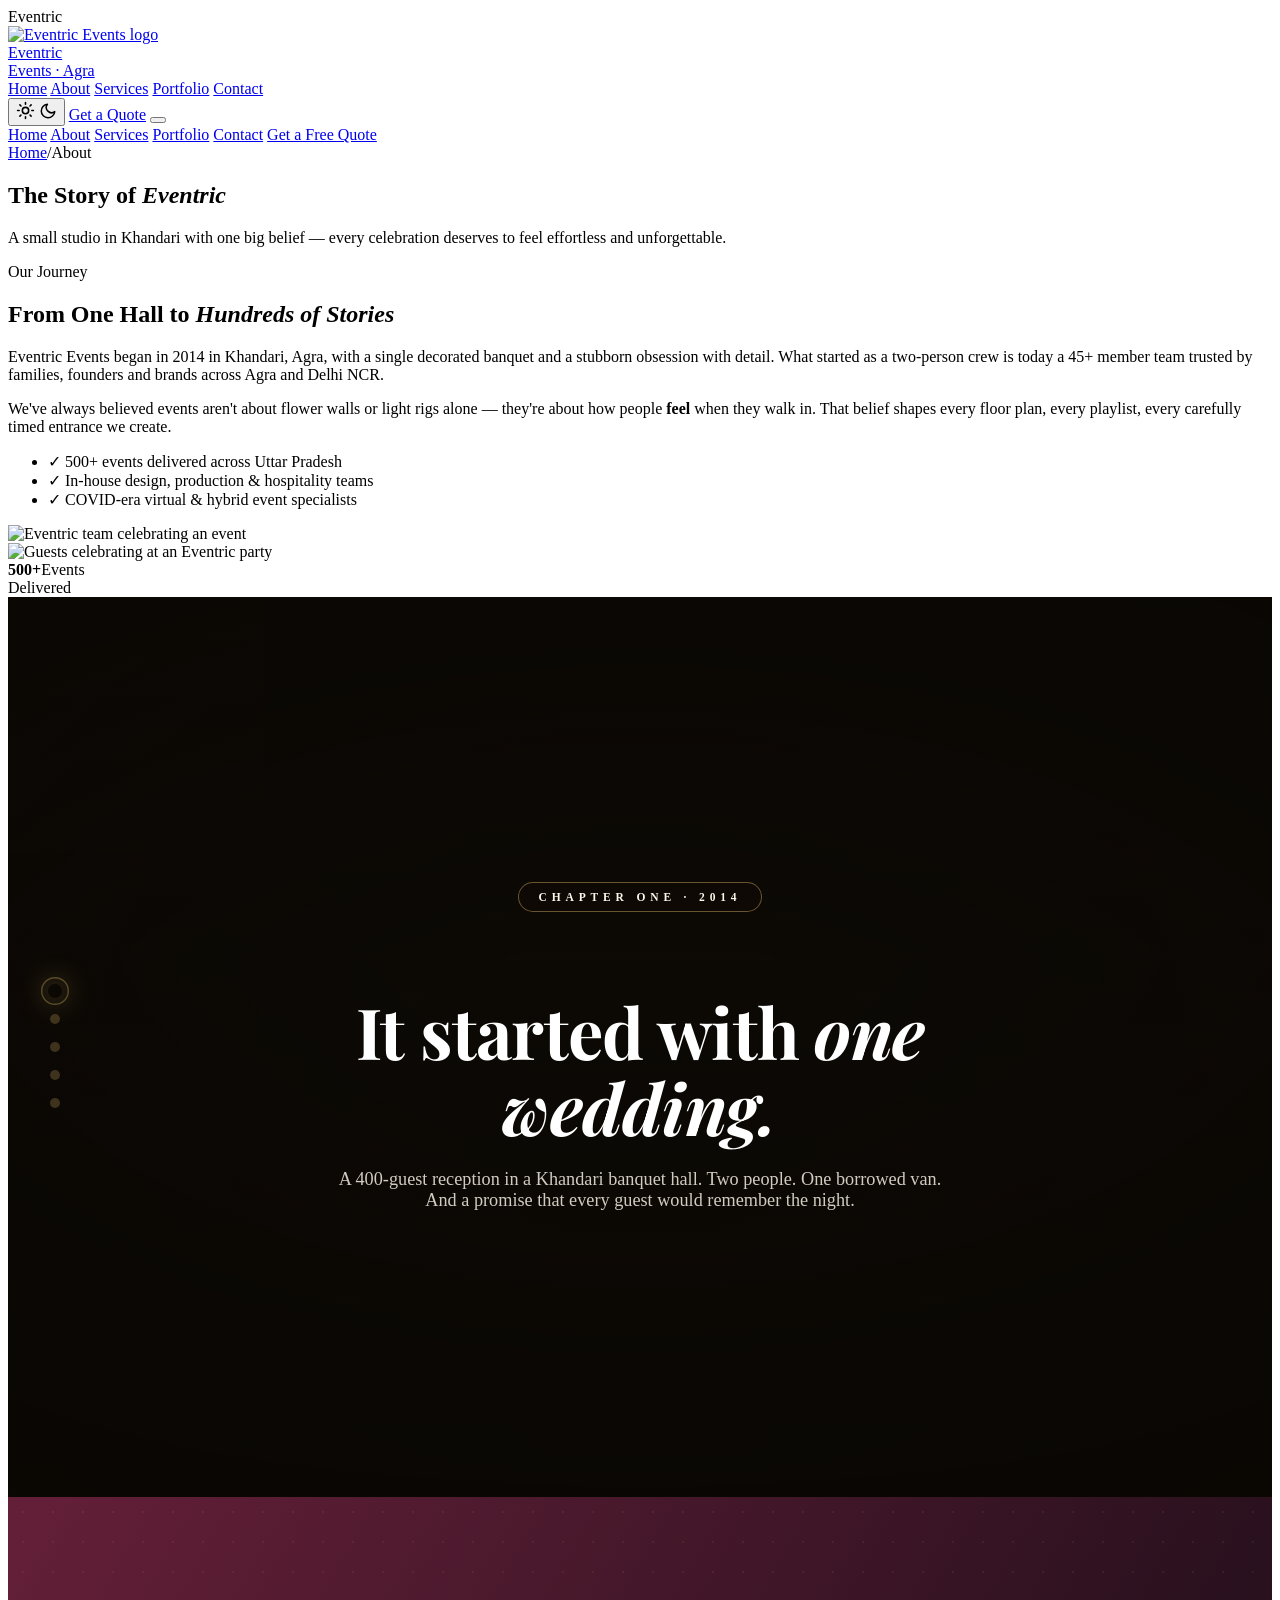
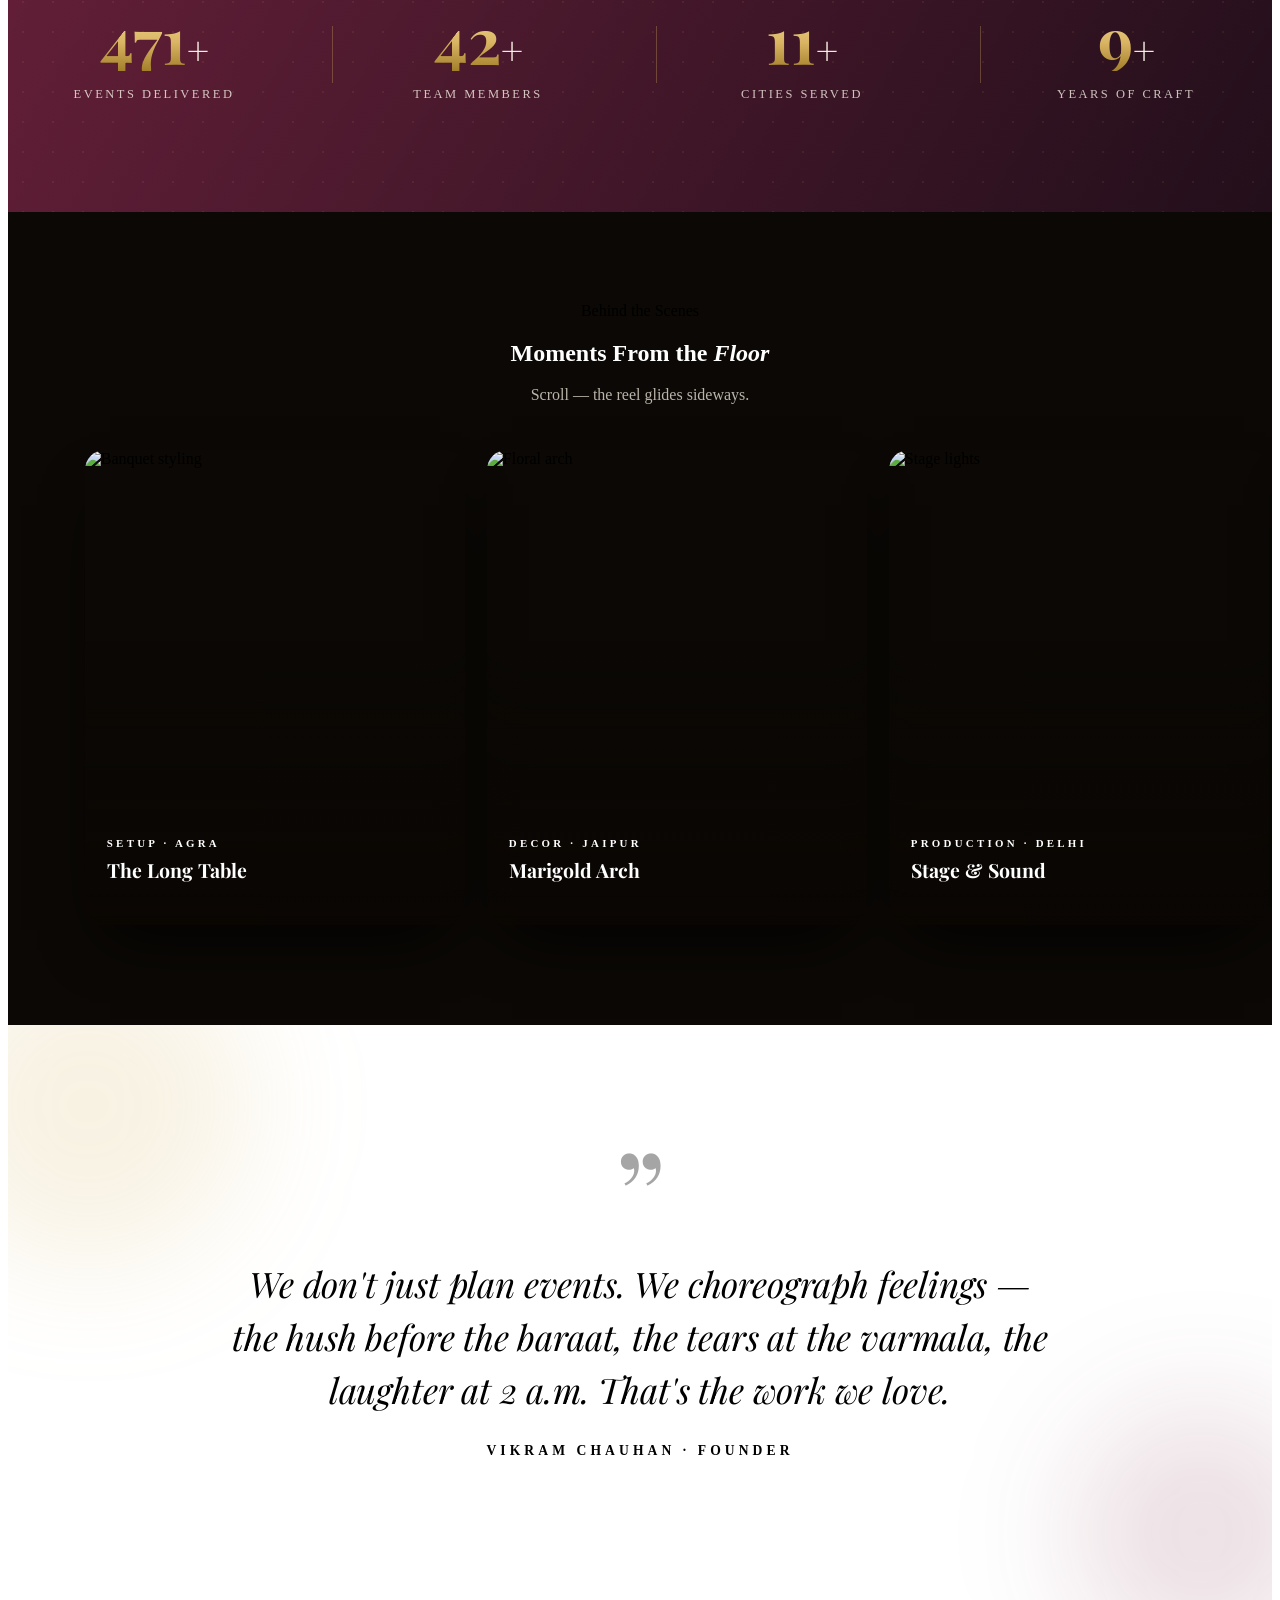
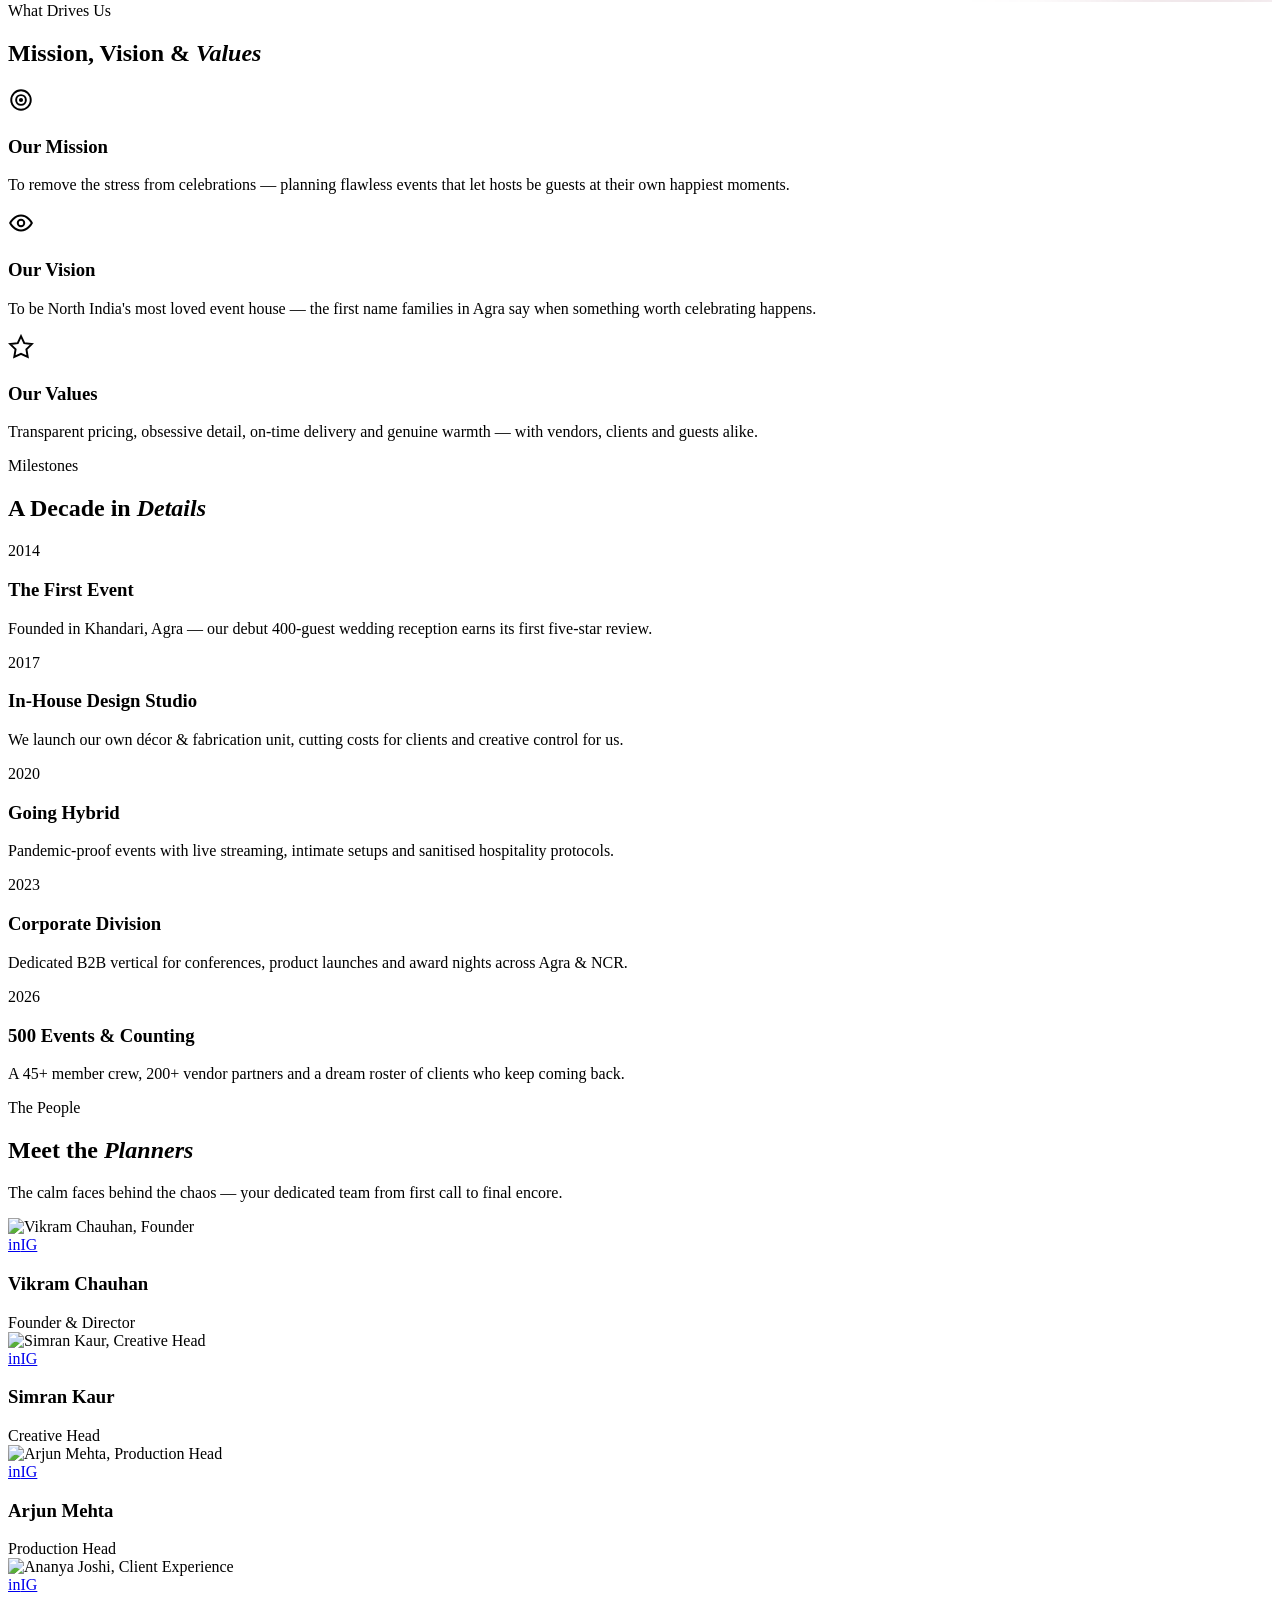
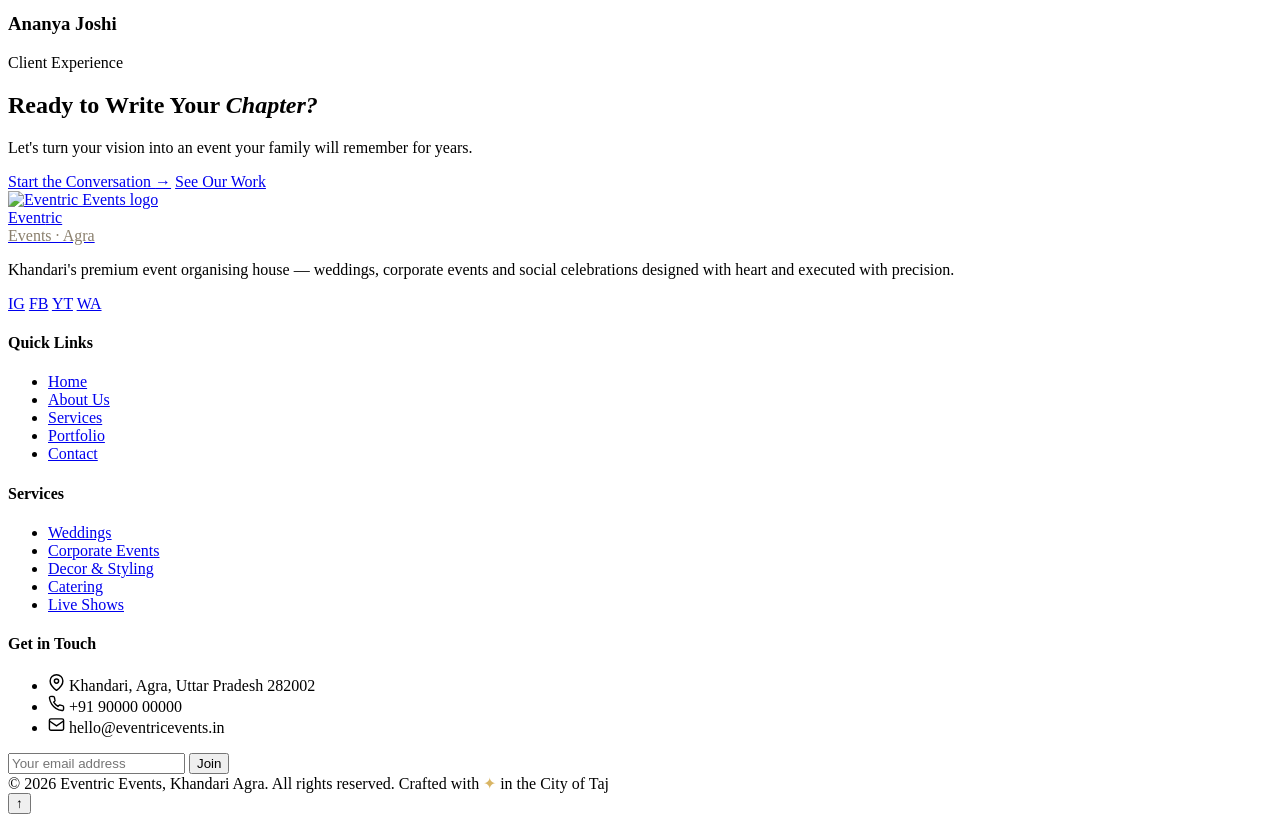
==== about.html @ 0ccb898d "Add files via upload" ====
<!DOCTYPE html>
<html lang="en">
<head>
  <meta charset="UTF-8">
  <meta name="viewport" content="width=device-width, initial-scale=1.0">
  <title>About Us — Eventric Events | Event Organisers in Khandari, Agra</title>
  <meta name="description" content="Meet Eventric Events — the Khandari Agra team behind 500+ flawless weddings, corporate events and celebrations. Our story, values and people.">
  <link rel="icon" type="image/svg+xml" href="images/favicon.svg">
  <script>if(localStorage.getItem('eventric-theme')==='dark')document.documentElement.setAttribute('data-theme','dark');</script>
  <link rel="preconnect" href="https://fonts.googleapis.com">
  <link rel="preconnect" href="https://fonts.gstatic.com" crossorigin>
  <link href="https://fonts.googleapis.com/css2?family=Jost:wght@300;400;500;600;700&family=Playfair+Display:ital,wght@0,500;0,600;0,700;1,500;1,600;1,700&display=swap" rel="stylesheet">
  <link rel="stylesheet" href="css/style.css">

  <!-- ============================================================
       INLINE EXTRAS CSS — additive only. style.css untouched.
       ============================================================ -->
  <style>
    /* ============ CINEMATIC STORY — PINNED SCROLL SCENE ============ */
    .cine-section {
      position: relative;
      background: #0d0a06;
      color: #fdf6ea;
      overflow: hidden;
    }
    [data-theme="dark"] .cine-section { background: #060503; }

    .cine-stage {
      position: absolute;
      inset: 0;
      width: 100%;
      height: 100%;
      display: flex;
      align-items: center;
      justify-content: center;
      overflow: hidden;
      z-index: 1;
    }

    .cine-bg {
      position: absolute;
      inset: 0;
      background-size: cover;
      background-position: center;
      opacity: 0;
      transition: opacity 0.9s var(--ease);
      will-change: opacity, transform;
    }
    .cine-bg.active { opacity: 0.55; }
    .cine-bg::after {
      content: "";
      position: absolute;
      inset: 0;
      background:
        radial-gradient(ellipse at center, transparent 20%, rgba(10,6,3,0.85) 100%),
        linear-gradient(180deg, rgba(10,6,3,0.6) 0%, transparent 40%, rgba(10,6,3,0.85) 100%);
    }

    .cine-content {
      position: relative;
      z-index: 2;
      text-align: center;
      max-width: 820px;
      padding: 0 6vw;
    }
    .cine-chapter {
      display: inline-block;
      font-size: 0.72rem;
      letter-spacing: 0.42em;
      text-transform: uppercase;
      color: var(--gold-soft);
      font-weight: 600;
      margin-bottom: 22px;
      padding: 8px 20px;
      border: 1px solid rgba(217,181,100,0.45);
      border-radius: 999px;
      background: rgba(20,12,6,0.4);
      backdrop-filter: blur(6px);
    }
    .cine-title {
      font-family: "Playfair Display", serif;
      font-size: clamp(2.4rem, 6vw, 4.4rem);
      color: #fff;
      line-height: 1.08;
      margin-bottom: 24px;
      letter-spacing: -0.01em;
    }
    .cine-title em {
      font-style: italic;
      color: var(--gold-soft);
    }
    .cine-text {
      font-size: clamp(1rem, 1.5vw, 1.14rem);
      color: rgba(253, 246, 234, 0.82);
      max-width: 620px;
      margin: 0 auto;
    }

    /* Progress rail down the side */
    .cine-rail {
      position: absolute;
      left: 42px;
      top: 50%;
      transform: translateY(-50%);
      z-index: 5;
      display: flex;
      flex-direction: column;
      gap: 18px;
    }
    .cine-rail .dot {
      width: 10px;
      height: 10px;
      border-radius: 50%;
      background: rgba(217, 181, 100, 0.25);
      transition: all 0.5s var(--ease);
      position: relative;
    }
    .cine-rail .dot::after {
      content: "";
      position: absolute;
      inset: -5px;
      border-radius: 50%;
      border: 1px solid rgba(217, 181, 100, 0.35);
      opacity: 0;
      transition: opacity 0.4s;
    }
    .cine-rail .dot.active {
      background: var(--gold-soft);
      transform: scale(1.4);
      box-shadow: 0 0 20px rgba(217, 181, 100, 0.8);
    }
    .cine-rail .dot.active::after { opacity: 1; }

    @media (max-width: 900px) {
      .cine-rail { display: none; }
    }

    /* Chapters wrapper for ScrollTrigger pin */
    #cineWrap { position: relative; height: 100vh; }

    /* Only chapter 1's caption is visible before scroll/GSAP takes over;
       GSAP's fromTo tweens animate the rest in/out from here. */
    .cine-stage:not(:first-of-type) .cine-content { opacity: 0; }

    /* ============ PARALLAX NUMBER BAND ============ */
    .parallax-stats {
      position: relative;
      padding: 110px 0;
      overflow: hidden;
      background:
        linear-gradient(120deg, rgba(94,22,48,0.96), rgba(30,10,22,0.98)),
        url("https://images.unsplash.com/photo-1470229722913-7c0e2dbbafd3?auto=format&fit=crop&w=1600&q=70") center/cover;
      color: #fdf6ea;
    }
    .parallax-stats::before {
      content: "";
      position: absolute;
      inset: 0;
      background-image: radial-gradient(rgba(217,181,100,0.14) 1.2px, transparent 1.2px);
      background-size: 30px 30px;
      opacity: 0.6;
    }
    .parallax-stats .container { position: relative; z-index: 2; }

    .p-stats-grid {
      display: grid;
      grid-template-columns: repeat(4, 1fr);
      gap: 32px;
      align-items: center;
    }
    .p-stat {
      text-align: center;
      will-change: transform;
    }
    .p-stat .p-num {
      font-family: "Playfair Display", serif;
      font-weight: 700;
      font-size: clamp(2.4rem, 5vw, 4rem);
      line-height: 1;
      background: linear-gradient(180deg, #f5dc94 0%, #d9b564 55%, #a37f2b 100%);
      -webkit-background-clip: text;
      background-clip: text;
      color: transparent;
      display: inline-block;
    }
    .p-stat .p-suffix {
      font-family: "Playfair Display", serif;
      font-weight: 700;
      font-size: clamp(1.6rem, 3vw, 2.4rem);
      color: var(--gold-soft);
    }
    .p-stat .p-lbl {
      margin-top: 12px;
      letter-spacing: 0.2em;
      text-transform: uppercase;
      font-size: 0.78rem;
      color: rgba(253,246,234,0.78);
      font-weight: 500;
    }
    .p-stat + .p-stat::before {
      content: "";
      position: absolute;
      left: 0;
      top: 20%;
      height: 60%;
      width: 1px;
      background: rgba(217,181,100,0.3);
    }
    .p-stat { position: relative; }

    @media (max-width: 900px) {
      .p-stats-grid { grid-template-columns: repeat(2, 1fr); gap: 44px 20px; }
      .p-stat + .p-stat::before { display: none; }
    }

    /* ============ FILM STRIP (horizontal glide) ============ */
    .film-wrap {
      position: relative;
      overflow: hidden;
      background: #0b0805;
      padding: 90px 0 100px;
    }
    [data-theme="dark"] .film-wrap { background: #050402; }

    .film-head {
      text-align: center;
      margin-bottom: 46px;
      padding: 0 6vw;
    }
    .film-head .eyebrow { color: var(--gold-soft); }
    .film-head .eyebrow::before,
    .film-head .eyebrow::after { background: var(--gold-soft); }
    .film-head .section-title { color: #fff; }
    .film-head .section-title em { color: var(--gold-soft); }
    .film-head .section-sub { color: rgba(253,246,234,0.72); }

    .film-track {
      display: flex;
      gap: 22px;
      padding: 0 6vw;
      will-change: transform;
    }
    .film-frame {
      flex: 0 0 380px;
      aspect-ratio: 4 / 5;
      border-radius: 20px;
      overflow: hidden;
      position: relative;
      box-shadow: 0 30px 60px -25px rgba(0,0,0,0.9);
      filter: saturate(0.92);
    }
    .film-frame img {
      width: 100%; height: 100%; object-fit: cover;
      transition: transform 1s var(--ease);
    }
    .film-frame:hover img { transform: scale(1.06); }
    .film-frame::after {
      content: "";
      position: absolute;
      inset: 0;
      background: linear-gradient(0deg, rgba(10,6,3,0.85) 0%, transparent 60%);
    }
    .film-caption {
      position: absolute;
      left: 22px;
      right: 22px;
      bottom: 22px;
      color: #fff;
      z-index: 2;
    }
    .film-caption .fc-tag {
      font-size: 0.68rem;
      letter-spacing: 0.3em;
      text-transform: uppercase;
      color: var(--gold-soft);
      font-weight: 600;
    }
    .film-caption h3 {
      color: #fff;
      font-size: 1.22rem;
      margin-top: 6px;
      font-family: "Playfair Display", serif;
    }

    @media (max-width: 900px) {
      .film-track { padding: 0 4vw; }
      .film-frame { flex: 0 0 72vw; aspect-ratio: 4 / 5.2; }
    }

    /* Mobile fallback: native scroll */
    @media (max-width: 720px) {
      .film-track {
        overflow-x: auto;
        scroll-snap-type: x mandatory;
        -webkit-overflow-scrolling: touch;
        scrollbar-width: none;
      }
      .film-track::-webkit-scrollbar { display: none; }
      .film-frame { scroll-snap-align: start; }
    }

    /* ============ SIGNATURE QUOTE BAND ============ */
    .quote-band {
      position: relative;
      padding: 130px 0;
      background: var(--bg);
      text-align: center;
      overflow: hidden;
    }
    .quote-band::before,
    .quote-band::after {
      content: "";
      position: absolute;
      border-radius: 50%;
      pointer-events: none;
      filter: blur(60px);
    }
    .quote-band::before {
      width: 320px; height: 320px;
      background: rgba(217,181,100,0.18);
      top: -80px; left: -80px;
    }
    .quote-band::after {
      width: 260px; height: 260px;
      background: rgba(124,35,64,0.14);
      bottom: -60px; right: -60px;
    }
    .quote-band .container { position: relative; z-index: 2; }
    .quote-mark-lg {
      font-family: "Playfair Display", serif;
      font-size: 8rem;
      line-height: 0.6;
      color: var(--gold);
      opacity: 0.35;
      display: block;
      margin-bottom: 26px;
    }
    .quote-text {
      font-family: "Playfair Display", serif;
      font-style: italic;
      font-size: clamp(1.4rem, 3vw, 2.2rem);
      color: var(--heading);
      line-height: 1.5;
      max-width: 820px;
      margin: 0 auto 26px;
      letter-spacing: -0.005em;
    }
    .quote-text em {
      color: var(--gold-deep);
      font-style: italic;
    }
    [data-theme="dark"] .quote-text em { color: var(--gold-soft); }
    .quote-attr {
      font-size: 0.85rem;
      letter-spacing: 0.3em;
      text-transform: uppercase;
      color: var(--muted);
      font-weight: 600;
    }
    .quote-attr::before,
    .quote-attr::after {
      content: "";
      display: inline-block;
      width: 30px;
      height: 1px;
      background: var(--gold);
      vertical-align: middle;
      margin: 0 14px;
    }

    /* ============ GSAP PREP ============ */
    body.gsap-ready .cine-content { will-change: opacity, transform; }

    /* Reduced motion */
    @media (prefers-reduced-motion: reduce) {
      .cine-bg { transition: none; }
    }
  </style>
</head>
<body class="page-enter">

  <div class="preloader" aria-hidden="true">
    <div class="preloader-ring"></div>
    <div class="preloader-text">Eventric</div>
  </div>

  <div class="scroll-progress"></div>

  <!-- ================= HEADER ================= -->
  <header class="site-header solid">
    <div class="container header-inner">
      <a href="index.html" class="brand" aria-label="Eventric Events home">
        <img src="images/logo.svg" alt="Eventric Events logo">
        <div>
          <div class="brand-name">Event<span>ric</span></div>
          <span class="brand-tag">Events · Agra</span>
        </div>
      </a>
      <nav class="main-nav" aria-label="Main navigation">
        <a class="nav-link" href="index.html">Home</a>
        <a class="nav-link active" href="about.html">About</a>
        <a class="nav-link" href="services.html">Services</a>
        <a class="nav-link" href="portfolio.html">Portfolio</a>
        <a class="nav-link" href="contact.html">Contact</a>
      </nav>
      <div class="header-actions">
        <button class="theme-toggle" type="button" aria-label="Switch theme">
          <svg class="icon-sun" width="19" height="19" viewBox="0 0 24 24" fill="none" stroke="currentColor" stroke-width="2" stroke-linecap="round"><circle cx="12" cy="12" r="4"/><path d="M12 2v2m0 16v2M4.9 4.9l1.4 1.4m11.4 11.4 1.4 1.4M2 12h2m16 0h2M4.9 19.1l1.4-1.4m11.4-11.4 1.4-1.4"/></svg>
          <svg class="icon-moon" width="18" height="18" viewBox="0 0 24 24" fill="none" stroke="currentColor" stroke-width="2" stroke-linecap="round" stroke-linejoin="round"><path d="M21 12.8A9 9 0 1 1 11.2 3a7 7 0 0 0 9.8 9.8Z"/></svg>
        </button>
        <a href="contact.html" class="btn btn-gold btn-sm">Get a Quote</a>
        <button class="hamburger" type="button" aria-label="Open menu"><span></span><span></span><span></span></button>
      </div>
    </div>
  </header>

  <div class="nav-overlay"></div>
  <nav class="mobile-nav" aria-label="Mobile navigation">
    <a href="index.html">Home</a>
    <a class="active" href="about.html">About</a>
    <a href="services.html">Services</a>
    <a href="portfolio.html">Portfolio</a>
    <a href="contact.html">Contact</a>
    <a href="contact.html" class="btn btn-gold">Get a Free Quote</a>
  </nav>

  <!-- ================= PAGE HERO ================= -->
  <section class="page-hero">
    <div class="page-hero-bg" style="background-image:url('https://images.unsplash.com/photo-1497366216548-37526070297c?auto=format&fit=crop&w=1800&q=75');"></div>
    <div class="container">
      <div class="breadcrumb"><a href="index.html">Home</a><span class="sep">/</span><span>About</span></div>
      <h1>The Story of <em>Eventric</em></h1>
      <p>A small studio in Khandari with one big belief — every celebration deserves to feel effortless and unforgettable.</p>
    </div>
  </section>

  <!-- ================= STORY ================= -->
  <section class="section">
    <div class="container grid-2">
      <div class="reveal-left">
        <span class="eyebrow">Our Journey</span>
        <h2 class="section-title">From One Hall to <em>Hundreds of Stories</em></h2>
        <p class="section-sub">Eventric Events began in 2014 in Khandari, Agra, with a single decorated banquet and a stubborn obsession with detail. What started as a two-person crew is today a 45+ member team trusted by families, founders and brands across Agra and Delhi NCR.</p>
        <p style="color:var(--muted); margin-top:16px;">We've always believed events aren't about flower walls or light rigs alone — they're about how people <strong style="color:var(--text)">feel</strong> when they walk in. That belief shapes every floor plan, every playlist, every carefully timed entrance we create.</p>
        <ul class="check-list">
          <li><span class="tick">✓</span> 500+ events delivered across Uttar Pradesh</li>
          <li><span class="tick">✓</span> In-house design, production &amp; hospitality teams</li>
          <li><span class="tick">✓</span> COVID-era virtual &amp; hybrid event specialists</li>
        </ul>
      </div>
      <div class="about-visual reveal-right">
        <div class="av-main">
          <img src="https://images.unsplash.com/photo-1478146896981-b80fe463b330?auto=format&fit=crop&w=900&q=75" alt="Eventric team celebrating an event" loading="lazy">
        </div>
        <div class="av-float">
          <img src="https://images.unsplash.com/photo-1519671482749-fd09be7ccebf?auto=format&fit=crop&w=700&q=75" alt="Guests celebrating at an Eventric party" loading="lazy">
        </div>
        <div class="av-badge"><strong>500+</strong><span>Events<br>Delivered</span></div>
      </div>
    </div>
  </section>

  <!-- ================= CINEMATIC STORY (NEW) ================= -->
  <section class="cine-section" aria-label="Our story told as chapters">
    <div id="cineWrap">
      <!-- Chapter 1 -->
      <div class="cine-stage" data-chapter="1" data-bg="https://images.unsplash.com/photo-1519225421980-715cb0215aed?auto=format&fit=crop&w=1800&q=75">
        <div class="cine-bg active" style="background-image:url('https://images.unsplash.com/photo-1519225421980-715cb0215aed?auto=format&fit=crop&w=1800&q=75');"></div>
        <div class="cine-content">
          <span class="cine-chapter">Chapter One · 2014</span>
          <h2 class="cine-title">It started with <em>one wedding.</em></h2>
          <p class="cine-text">A 400-guest reception in a Khandari banquet hall. Two people. One borrowed van. And a promise that every guest would remember the night.</p>
        </div>
      </div>

      <!-- Chapter 2 -->
      <div class="cine-stage" data-chapter="2" data-bg="https://images.unsplash.com/photo-1587271407850-8d438ca9fdf2?auto=format&fit=crop&w=1800&q=75">
        <div class="cine-bg" style="background-image:url('https://images.unsplash.com/photo-1587271407850-8d438ca9fdf2?auto=format&fit=crop&w=1800&q=75');"></div>
        <div class="cine-content">
          <span class="cine-chapter">Chapter Two · 2017</span>
          <h2 class="cine-title">We built our <em>own atelier.</em></h2>
          <p class="cine-text">Floral fabrication, drapes, lighting — all in-house. Costs fell, creative control rose, and clients noticed the difference within a single event.</p>
        </div>
      </div>

      <!-- Chapter 3 -->
      <div class="cine-stage" data-chapter="3" data-bg="https://images.unsplash.com/photo-1583939003579-730e3918a45a?auto=format&fit=crop&w=1800&q=75">
        <div class="cine-bg" style="background-image:url('https://images.unsplash.com/photo-1583939003579-730e3918a45a?auto=format&fit=crop&w=1800&q=75');"></div>
        <div class="cine-content">
          <span class="cine-chapter">Chapter Three · 2020</span>
          <h2 class="cine-title">We made celebrations <em>pandemic-proof.</em></h2>
          <p class="cine-text">Hybrid weddings, sanitised hospitality, live streaming — 42 events delivered during the hardest year the industry has ever seen.</p>
        </div>
      </div>

      <!-- Chapter 4 -->
      <div class="cine-stage" data-chapter="4" data-bg="https://images.unsplash.com/photo-1511578314322-379afb476865?auto=format&fit=crop&w=1800&q=75">
        <div class="cine-bg" style="background-image:url('https://images.unsplash.com/photo-1511578314322-379afb476865?auto=format&fit=crop&w=1800&q=75');"></div>
        <div class="cine-content">
          <span class="cine-chapter">Chapter Four · 2023</span>
          <h2 class="cine-title">A dedicated <em>corporate wing.</em></h2>
          <p class="cine-text">Conferences, product launches, award nights — a B2B vertical trusted by brands across Agra and Delhi NCR.</p>
        </div>
      </div>

      <!-- Chapter 5 -->
      <div class="cine-stage" data-chapter="5" data-bg="https://images.unsplash.com/photo-1519671482749-fd09be7ccebf?auto=format&fit=crop&w=1800&q=75">
        <div class="cine-bg" style="background-image:url('https://images.unsplash.com/photo-1519671482749-fd09be7ccebf?auto=format&fit=crop&w=1800&q=75');"></div>
        <div class="cine-content">
          <span class="cine-chapter">Chapter Five · Today</span>
          <h2 class="cine-title">500 events. <em>Still counting.</em></h2>
          <p class="cine-text">A 45-member crew, 200+ vendor partners, and a client roster that keeps coming back. The story isn't finished — it's just getting good.</p>
        </div>
      </div>
    </div>

    <!-- Progress rail -->
    <div class="cine-rail" aria-hidden="true">
      <span class="dot active"></span>
      <span class="dot"></span>
      <span class="dot"></span>
      <span class="dot"></span>
      <span class="dot"></span>
    </div>
  </section>

  <!-- ================= PARALLAX STATS (NEW) ================= -->
  <section class="parallax-stats" aria-label="Eventric by the numbers">
    <div class="container">
      <div class="p-stats-grid">
        <div class="p-stat" data-para="0.3">
          <div class="p-num" data-count="500">0</div><span class="p-suffix">+</span>
          <div class="p-lbl">Events Delivered</div>
        </div>
        <div class="p-stat" data-para="-0.2">
          <div class="p-num" data-count="45">0</div><span class="p-suffix">+</span>
          <div class="p-lbl">Team Members</div>
        </div>
        <div class="p-stat" data-para="0.25">
          <div class="p-num" data-count="12">0</div><span class="p-suffix">+</span>
          <div class="p-lbl">Cities Served</div>
        </div>
        <div class="p-stat" data-para="-0.15">
          <div class="p-num" data-count="10">0</div><span class="p-suffix">+</span>
          <div class="p-lbl">Years of Craft</div>
        </div>
      </div>
    </div>
  </section>

  <!-- ================= FILM STRIP (NEW) ================= -->
  <section class="film-wrap" aria-label="Behind the scenes">
    <div class="film-head">
      <span class="eyebrow">Behind the Scenes</span>
      <h2 class="section-title">Moments From the <em>Floor</em></h2>
      <p class="section-sub">Scroll — the reel glides sideways.</p>
    </div>
    <div class="film-track" id="filmTrack">
      <div class="film-frame">
        <img src="https://images.unsplash.com/photo-1519741497674-611481863552?auto=format&fit=crop&w=800&q=75" alt="Banquet styling">
        <div class="film-caption"><span class="fc-tag">Setup · Agra</span><h3>The Long Table</h3></div>
      </div>
      <div class="film-frame">
        <img src="https://images.unsplash.com/photo-1523438885200-e635ba2c371e?auto=format&fit=crop&w=800&q=75" alt="Floral arch">
        <div class="film-caption"><span class="fc-tag">Decor · Jaipur</span><h3>Marigold Arch</h3></div>
      </div>
      <div class="film-frame">
        <img src="https://images.unsplash.com/photo-1470229722913-7c0e2dbbafd3?auto=format&fit=crop&w=800&q=75" alt="Stage lights">
        <div class="film-caption"><span class="fc-tag">Production · Delhi</span><h3>Stage &amp; Sound</h3></div>
      </div>
      <div class="film-frame">
        <img src="https://images.unsplash.com/photo-1511795409834-ef04bbd61622?auto=format&fit=crop&w=800&q=75" alt="Party sparklers">
        <div class="film-caption"><span class="fc-tag">Party · Agra</span><h3>Sparkler Hour</h3></div>
      </div>
      <div class="film-frame">
        <img src="https://images.unsplash.com/photo-1583939003579-730e3918a45a?auto=format&fit=crop&w=800&q=75" alt="Couple at wedding">
        <div class="film-caption"><span class="fc-tag">Wedding · Udaipur</span><h3>The First Look</h3></div>
      </div>
      <div class="film-frame">
        <img src="https://images.unsplash.com/photo-1530103862676-de8c9debad1d?auto=format&fit=crop&w=800&q=75" alt="Birthday balloons">
        <div class="film-caption"><span class="fc-tag">Party · Khandari</span><h3>First Birthday</h3></div>
      </div>
      <div class="film-frame">
        <img src="https://images.unsplash.com/photo-1511578314322-379afb476865?auto=format&fit=crop&w=800&q=75" alt="Corporate stage">
        <div class="film-caption"><span class="fc-tag">Corporate · Delhi</span><h3>Keynote Setup</h3></div>
      </div>
      <div class="film-frame">
        <img src="https://images.unsplash.com/photo-1465495976277-4387d4b0b4c6?auto=format&fit=crop&w=800&q=75" alt="Garden ceremony">
        <div class="film-caption"><span class="fc-tag">Wedding · Agra</span><h3>Garden Vows</h3></div>
      </div>
    </div>
  </section>

  <!-- ================= SIGNATURE QUOTE (NEW) ================= -->
  <section class="quote-band">
    <div class="container">
      <span class="quote-mark-lg reveal">”</span>
      <p class="quote-text reveal" style="--d:.1s">We don't just plan events. We <em>choreograph feelings</em> — the hush before the baraat, the tears at the varmala, the laughter at 2 a.m. That's the work we love.</p>
      <p class="quote-attr reveal" style="--d:.2s">Vikram Chauhan · Founder</p>
    </div>
  </section>

  <!-- PART 2 continues from here -->
     <!-- ================= MISSION / VISION / VALUES ================= -->
  <section class="section section-alt">
    <div class="container">
      <div class="section-head reveal">
        <span class="eyebrow">What Drives Us</span>
        <h2 class="section-title">Mission, Vision &amp; <em>Values</em></h2>
      </div>
      <div class="grid-3">
        <div class="feature reveal" style="--d:0s">
          <div class="feature-ico">
            <svg width="26" height="26" viewBox="0 0 24 24" fill="none" stroke="currentColor" stroke-width="1.8"><circle cx="12" cy="12" r="9"/><circle cx="12" cy="12" r="4.5"/><circle cx="12" cy="12" r="1"/></svg>
          </div>
          <h3>Our Mission</h3>
          <p>To remove the stress from celebrations — planning flawless events that let hosts be guests at their own happiest moments.</p>
        </div>
        <div class="feature reveal" style="--d:.1s">
          <div class="feature-ico">
            <svg width="26" height="26" viewBox="0 0 24 24" fill="none" stroke="currentColor" stroke-width="1.8"><path d="M2 12s3.5-7 10-7 10 7 10 7-3.5 7-10 7S2 12 2 12Z"/><circle cx="12" cy="12" r="3"/></svg>
          </div>
          <h3>Our Vision</h3>
          <p>To be North India's most loved event house — the first name families in Agra say when something worth celebrating happens.</p>
        </div>
        <div class="feature reveal" style="--d:.2s">
          <div class="feature-ico">
            <svg width="26" height="26" viewBox="0 0 24 24" fill="none" stroke="currentColor" stroke-width="1.8"><path d="M12 2 15 8.5 22 9.3l-5 4.9 1.2 7L12 18.4 5.8 21.2 7 14.2 2 9.3l7-.8Z"/></svg>
          </div>
          <h3>Our Values</h3>
          <p>Transparent pricing, obsessive detail, on-time delivery and genuine warmth — with vendors, clients and guests alike.</p>
        </div>
      </div>
    </div>
  </section>

  <!-- ================= TIMELINE ================= -->
  <section class="section">
    <div class="container">
      <div class="section-head reveal">
        <span class="eyebrow">Milestones</span>
        <h2 class="section-title">A Decade in <em>Details</em></h2>
      </div>
      <div class="timeline">
        <div class="t-item reveal-left"><span class="t-dot"></span>
          <div class="t-year">2014</div>
          <h3>The First Event</h3>
          <p>Founded in Khandari, Agra — our debut 400-guest wedding reception earns its first five-star review.</p>
        </div>
        <div class="t-item reveal-right"><span class="t-dot"></span>
          <div class="t-year">2017</div>
          <h3>In-House Design Studio</h3>
          <p>We launch our own décor &amp; fabrication unit, cutting costs for clients and creative control for us.</p>
        </div>
        <div class="t-item reveal-left"><span class="t-dot"></span>
          <div class="t-year">2020</div>
          <h3>Going Hybrid</h3>
          <p>Pandemic-proof events with live streaming, intimate setups and sanitised hospitality protocols.</p>
        </div>
        <div class="t-item reveal-right"><span class="t-dot"></span>
          <div class="t-year">2023</div>
          <h3>Corporate Division</h3>
          <p>Dedicated B2B vertical for conferences, product launches and award nights across Agra &amp; NCR.</p>
        </div>
        <div class="t-item reveal-left" style="padding-bottom:0;"><span class="t-dot"></span>
          <div class="t-year">2026</div>
          <h3>500 Events &amp; Counting</h3>
          <p>A 45+ member crew, 200+ vendor partners and a dream roster of clients who keep coming back.</p>
        </div>
      </div>
    </div>
  </section>

  <!-- ================= TEAM ================= -->
  <section class="section section-alt">
    <div class="container">
      <div class="section-head reveal">
        <span class="eyebrow">The People</span>
        <h2 class="section-title">Meet the <em>Planners</em></h2>
        <p class="section-sub">The calm faces behind the chaos — your dedicated team from first call to final encore.</p>
      </div>

      <div class="grid-4">
        <div class="team-card card reveal" style="--d:0s">
          <div class="team-photo">
            <img src="https://images.unsplash.com/photo-1507003211169-0a1dd7228f2d?auto=format&fit=crop&w=600&q=75" alt="Vikram Chauhan, Founder" loading="lazy">
            <div class="t-social"><a href="#" aria-label="LinkedIn">in</a><a href="#" aria-label="Instagram">IG</a></div>
          </div>
          <div class="team-info"><h3>Vikram Chauhan</h3><div class="role">Founder &amp; Director</div></div>
        </div>
        <div class="team-card card reveal" style="--d:.1s">
          <div class="team-photo">
            <img src="https://images.unsplash.com/photo-1494790108377-be9c29b29330?auto=format&fit=crop&w=600&q=75" alt="Simran Kaur, Creative Head" loading="lazy">
            <div class="t-social"><a href="#" aria-label="LinkedIn">in</a><a href="#" aria-label="Instagram">IG</a></div>
          </div>
          <div class="team-info"><h3>Simran Kaur</h3><div class="role">Creative Head</div></div>
        </div>
        <div class="team-card card reveal" style="--d:.2s">
          <div class="team-photo">
            <img src="https://images.unsplash.com/photo-1500648767791-00dcc994a43e?auto=format&fit=crop&w=600&q=75" alt="Arjun Mehta, Production Head" loading="lazy">
            <div class="t-social"><a href="#" aria-label="LinkedIn">in</a><a href="#" aria-label="Instagram">IG</a></div>
          </div>
          <div class="team-info"><h3>Arjun Mehta</h3><div class="role">Production Head</div></div>
        </div>
        <div class="team-card card reveal" style="--d:.3s">
          <div class="team-photo">
            <img src="https://images.unsplash.com/photo-1438761681033-6461ffad8d80?auto=format&fit=crop&w=600&q=75" alt="Ananya Joshi, Client Experience" loading="lazy">
            <div class="t-social"><a href="#" aria-label="LinkedIn">in</a><a href="#" aria-label="Instagram">IG</a></div>
          </div>
          <div class="team-info"><h3>Ananya Joshi</h3><div class="role">Client Experience</div></div>
        </div>
      </div>
    </div>
  </section>

  <!-- ================= CTA ================= -->
  <section class="cta-band">
    <div class="container">
      <h2 class="reveal">Ready to Write Your <em>Chapter?</em></h2>
      <p class="reveal" style="--d:.1s">Let's turn your vision into an event your family will remember for years.</p>
      <div class="hero-cta reveal" style="--d:.2s">
        <a href="contact.html" class="btn btn-gold">Start the Conversation <span class="btn-ico">→</span></a>
        <a href="portfolio.html" class="btn btn-outline">See Our Work</a>
      </div>
    </div>
  </section>

  <!-- ================= FOOTER ================= -->
  <footer class="site-footer">
    <div class="container">
      <div class="footer-top">
        <div class="footer-brand">
          <a href="index.html" class="brand">
            <img src="images/logo.svg" alt="Eventric Events logo" style="width:46px;height:46px;">
            <div>
              <div class="brand-name">Event<span>ric</span></div>
              <span class="brand-tag" style="color:#8a7f6d;">Events · Agra</span>
            </div>
          </a>
          <p>Khandari's premium event organising house — weddings, corporate events and social celebrations designed with heart and executed with precision.</p>
          <div class="footer-social">
            <a href="#" aria-label="Instagram">IG</a>
            <a href="#" aria-label="Facebook">FB</a>
            <a href="#" aria-label="YouTube">YT</a>
            <a href="#" aria-label="WhatsApp">WA</a>
          </div>
        </div>
        <div class="footer-col">
          <h4>Quick Links</h4>
          <ul>
            <li><a href="index.html">Home</a></li>
            <li><a href="about.html">About Us</a></li>
            <li><a href="services.html">Services</a></li>
            <li><a href="portfolio.html">Portfolio</a></li>
            <li><a href="contact.html">Contact</a></li>
          </ul>
        </div>
        <div class="footer-col">
          <h4>Services</h4>
          <ul>
            <li><a href="services.html">Weddings</a></li>
            <li><a href="services.html">Corporate Events</a></li>
            <li><a href="services.html">Decor &amp; Styling</a></li>
            <li><a href="services.html">Catering</a></li>
            <li><a href="services.html">Live Shows</a></li>
          </ul>
        </div>
        <div class="footer-col footer-contact-col">
          <h4>Get in Touch</h4>
          <ul class="footer-contact">
            <li><svg width="17" height="17" viewBox="0 0 24 24" fill="none" stroke="currentColor" stroke-width="2"><path d="M21 10c0 7-9 13-9 13s-9-6-9-13a9 9 0 0 1 18 0Z"/><circle cx="12" cy="10" r="3"/></svg> Khandari, Agra, Uttar Pradesh 282002</li>
            <li><svg width="17" height="17" viewBox="0 0 24 24" fill="none" stroke="currentColor" stroke-width="2"><path d="M22 16.9v3a2 2 0 0 1-2.2 2 19.8 19.8 0 0 1-8.6-3.1 19.5 19.5 0 0 1-6-6A19.8 19.8 0 0 1 2.1 4.2 2 2 0 0 1 4.1 2h3a2 2 0 0 1 2 1.7c.1 1 .4 2 .7 2.9a2 2 0 0 1-.4 2.1L8.1 10a16 16 0 0 0 6 6l1.3-1.3a2 2 0 0 1 2.1-.5c.9.4 1.9.6 2.9.8a2 2 0 0 1 1.6 2Z"/></svg> +91 90000 00000</li>
            <li><svg width="17" height="17" viewBox="0 0 24 24" fill="none" stroke="currentColor" stroke-width="2"><rect x="2" y="4" width="20" height="16" rx="2"/><path d="m22 7-10 7L2 7"/></svg> hello@eventricevents.in</li>
          </ul>
          <form class="newsletter">
            <input type="email" placeholder="Your email address" aria-label="Email for newsletter" required>
            <button type="submit">Join</button>
          </form>
        </div>
      </div>
      <div class="footer-bottom">
        <span>© <span data-year>2026</span> Eventric Events, Khandari Agra. All rights reserved.</span>
        <span>Crafted with <span style="color:#d9b564;">✦</span> in the City of Taj</span>
      </div>
    </div>
  </footer>

  <button class="back-top" aria-label="Back to top">↑</button>

  <!-- ================= EXISTING SCRIPTS (untouched) ================= -->
  <script src="js/main.js"></script>

  <!-- ================= INLINE EXTRAS (GSAP + cinematic story) ================= -->
  <script src="https://cdn.jsdelivr.net/npm/gsap@3.12.5/dist/gsap.min.js" defer></script>
  <script src="https://cdn.jsdelivr.net/npm/gsap@3.12.5/dist/ScrollTrigger.min.js" defer></script>
  <script>
    /* ============================================================
       EVENTRIC about — inline extras
       Does NOT modify js/main.js. Additive only.
       ============================================================ */
    (function () {
      "use strict";

      var reduceMotion = window.matchMedia("(prefers-reduced-motion: reduce)").matches;
      var hasGSAP = function () { return typeof window.gsap !== "undefined"; };
      var hasST = function () { return typeof window.ScrollTrigger !== "undefined"; };

      /* -----------------------------------------------------------
         1. CINEMATIC STORY — pinned scroll scene with chapters
            Desktop: full pin, cross-fade backgrounds, content swap
            Mobile: same behaviour but shorter pin (works fine)
            Reduced-motion: instant snap, no pin
         ----------------------------------------------------------- */
      function initCinematic() {
        var wrap = document.getElementById("cineWrap");
        if (!wrap) return;
        var stages = wrap.querySelectorAll(".cine-stage");
        var bgs = wrap.querySelectorAll(".cine-bg");
        var dots = document.querySelectorAll(".cine-rail .dot");
        if (!stages.length) return;

        // Reduced-motion fallback: just show chapter 1
        if (reduceMotion || !hasGSAP() || !hasST()) {
          stages.forEach(function (s, i) {
            if (i > 0) s.style.display = "none";
          });
          return;
        }

        gsap.registerPlugin(ScrollTrigger);

        // Build a master timeline pinned across all chapters
        var tl = gsap.timeline({
          scrollTrigger: {
            trigger: wrap,
            start: "top top",
            end: "+=" + (stages.length * 90) + "%",
            pin: true,
            scrub: 1,
            anticipatePin: 1,
            invalidateOnRefresh: true,
            onUpdate: function (self) {
              // Update rail dots based on overall progress
              var idx = Math.min(
                stages.length - 1,
                Math.floor(self.progress * stages.length)
              );
              dots.forEach(function (d, i) {
                d.classList.toggle("active", i === idx);
              });
              // Cross-fade backgrounds
              bgs.forEach(function (b, i) {
                b.classList.toggle("active", i === idx);
              });
            }
          }
        });

        // For each chapter after the first, animate content out then in
        for (var i = 1; i < stages.length; i++) {
          var prev = stages[i - 1];
          var cur = stages[i];
          var prevContent = prev.querySelector(".cine-content");
          var curContent = cur.querySelector(".cine-content");

          tl.to(prevContent, {
            opacity: 0,
            y: -40,
            duration: 0.5,
            ease: "power2.in"
          }, "chapter" + i);

          tl.set(cur, { zIndex: 2 }, "chapter" + i);
          tl.fromTo(curContent,
            { opacity: 0, y: 50 },
            { opacity: 1, y: 0, duration: 0.7, ease: "power2.out" },
            "chapter" + i + "+=0.25"
          );
          tl.set(prev, { zIndex: 1 }, "chapter" + i + "+=0.9");
        }

        // Slight cinematic push-in on each chapter's bg
        gsap.utils.toArray(".cine-bg").forEach(function (bg) {
          gsap.to(bg, {
            scale: 1.12,
            ease: "none",
            scrollTrigger: {
              trigger: wrap,
              start: "top top",
              end: "+=" + (stages.length * 90) + "%",
              scrub: 1
            }
          });
        });
      }

      /* -----------------------------------------------------------
         2. PARALLAX STATS — numbers drift on scroll
            + counting animation triggers when section enters view
         ----------------------------------------------------------- */
      function initParallaxStats() {
        var stats = document.querySelectorAll(".p-stat");
        if (!stats.length) return;

        // Counter animation
        var counted = false;
        function runCounters() {
          if (counted) return;
          counted = true;
          document.querySelectorAll(".p-num[data-count]").forEach(function (el) {
            var target = parseFloat(el.dataset.count);
            var dur = 1800;
            var start = performance.now();
            function step(now) {
              var p = Math.min((now - start) / dur, 1);
              var eased = 1 - Math.pow(1 - p, 3);
              el.textContent = Math.round(target * eased).toLocaleString("en-IN");
              if (p < 1) requestAnimationFrame(step);
            }
            requestAnimationFrame(step);
          });
        }

        if ("IntersectionObserver" in window) {
          var io = new IntersectionObserver(function (entries) {
            entries.forEach(function (e) {
              if (e.isIntersecting) {
                runCounters();
                io.disconnect();
              }
            });
          }, { threshold: 0.3 });
          var band = document.querySelector(".parallax-stats");
          if (band) io.observe(band);
        } else {
          runCounters();
        }

        // Parallax drift on scroll
        if (reduceMotion || !hasGSAP() || !hasST()) return;
        gsap.registerPlugin(ScrollTrigger);

        stats.forEach(function (el) {
          var depth = parseFloat(el.dataset.para || "0.2");
          gsap.fromTo(el,
            { y: depth * 60 },
            {
              y: -depth * 60,
              ease: "none",
              scrollTrigger: {
                trigger: ".parallax-stats",
                start: "top bottom",
                end: "bottom top",
                scrub: 1
              }
            }
          );
        });
      }

      /* -----------------------------------------------------------
         3. FILM STRIP — horizontal glide pinned on desktop,
            native swipe on mobile
         ----------------------------------------------------------- */
      function initFilmStrip() {
        var track = document.getElementById("filmTrack");
        if (!track) return;
        var wrap = track.parentElement;

        // No GSAP / reduced motion: plain native horizontal scroll, no transform at all
        if (reduceMotion || !hasGSAP() || !hasST()) {
          track.style.transform = "none";
          track.scrollLeft = 0;
          return;
        }

        gsap.registerPlugin(ScrollTrigger);

        // gsap.matchMedia() re-evaluates on every resize/orientation change,
        // and automatically reverts (kills ScrollTrigger, clears inline
        // transform) whenever the breakpoint condition stops matching.
        // This is what a one-shot `window.innerWidth < 720` check at boot
        // can't do — on phones that check can fire before the mobile
        // viewport settles, wiring up the desktop pin, which then freezes
        // the strip mid-glide because pin math tied to window.innerHeight
        // gets thrown off by the browser's dynamic address bar.
        var mm = gsap.matchMedia();

        // Desktop / tablet: pinned horizontal glide
        mm.add("(min-width: 721px)", function () {
          var getDistance = function () {
            return Math.max(0, track.scrollWidth - window.innerWidth + 80);
          };

          var tween = gsap.to(track, {
            x: function () { return -getDistance(); },
            ease: "none",
            scrollTrigger: {
              trigger: wrap,
              start: "top top+=80",
              end: function () {
                return "+=" + (getDistance() + window.innerHeight * 0.5);
              },
              pin: true,
              scrub: 1,
              invalidateOnRefresh: true,
              anticipatePin: 1
            }
          });

          // Cleanup: gsap.matchMedia calls this automatically when the
          // viewport leaves this breakpoint, so the transform never gets
          // left stuck partway through when you resize down to mobile.
          return function () {
            if (tween.scrollTrigger) tween.scrollTrigger.kill();
            tween.kill();
            gsap.set(track, { clearProps: "transform" });
          };
        });

        // Mobile: guarantee a clean, un-transformed native scroll strip
        mm.add("(max-width: 720px)", function () {
          gsap.set(track, { clearProps: "transform" });
          track.scrollLeft = 0;
        });

        // Stagger reveal for frames — same on every breakpoint
        var frames = track.querySelectorAll(".film-frame");
        if (frames.length) {
          gsap.from(frames, {
            opacity: 0,
            y: 50,
            duration: 0.85,
            ease: "power3.out",
            stagger: 0.08,
            scrollTrigger: {
              trigger: wrap,
              start: "top 82%",
              toggleActions: "play none none none"
            }
          });
        }
      }

      /* -----------------------------------------------------------
         4. BOOT
         ----------------------------------------------------------- */
      function boot() {
        initCinematic();
        initParallaxStats();
        initFilmStrip();
      }

      if (document.readyState === "loading") {
        document.addEventListener("DOMContentLoaded", boot);
      } else {
        boot();
      }

      // Refresh after all images load (heights shift)
      window.addEventListener("load", function () {
        if (hasST()) ScrollTrigger.refresh();
      });

      // Throttled resize refresh
      var rT;
      window.addEventListener("resize", function () {
        clearTimeout(rT);
        rT = setTimeout(function () {
          if (hasST()) ScrollTrigger.refresh();
        }, 220);
      });
    })();
  </script>
</body>
</html>
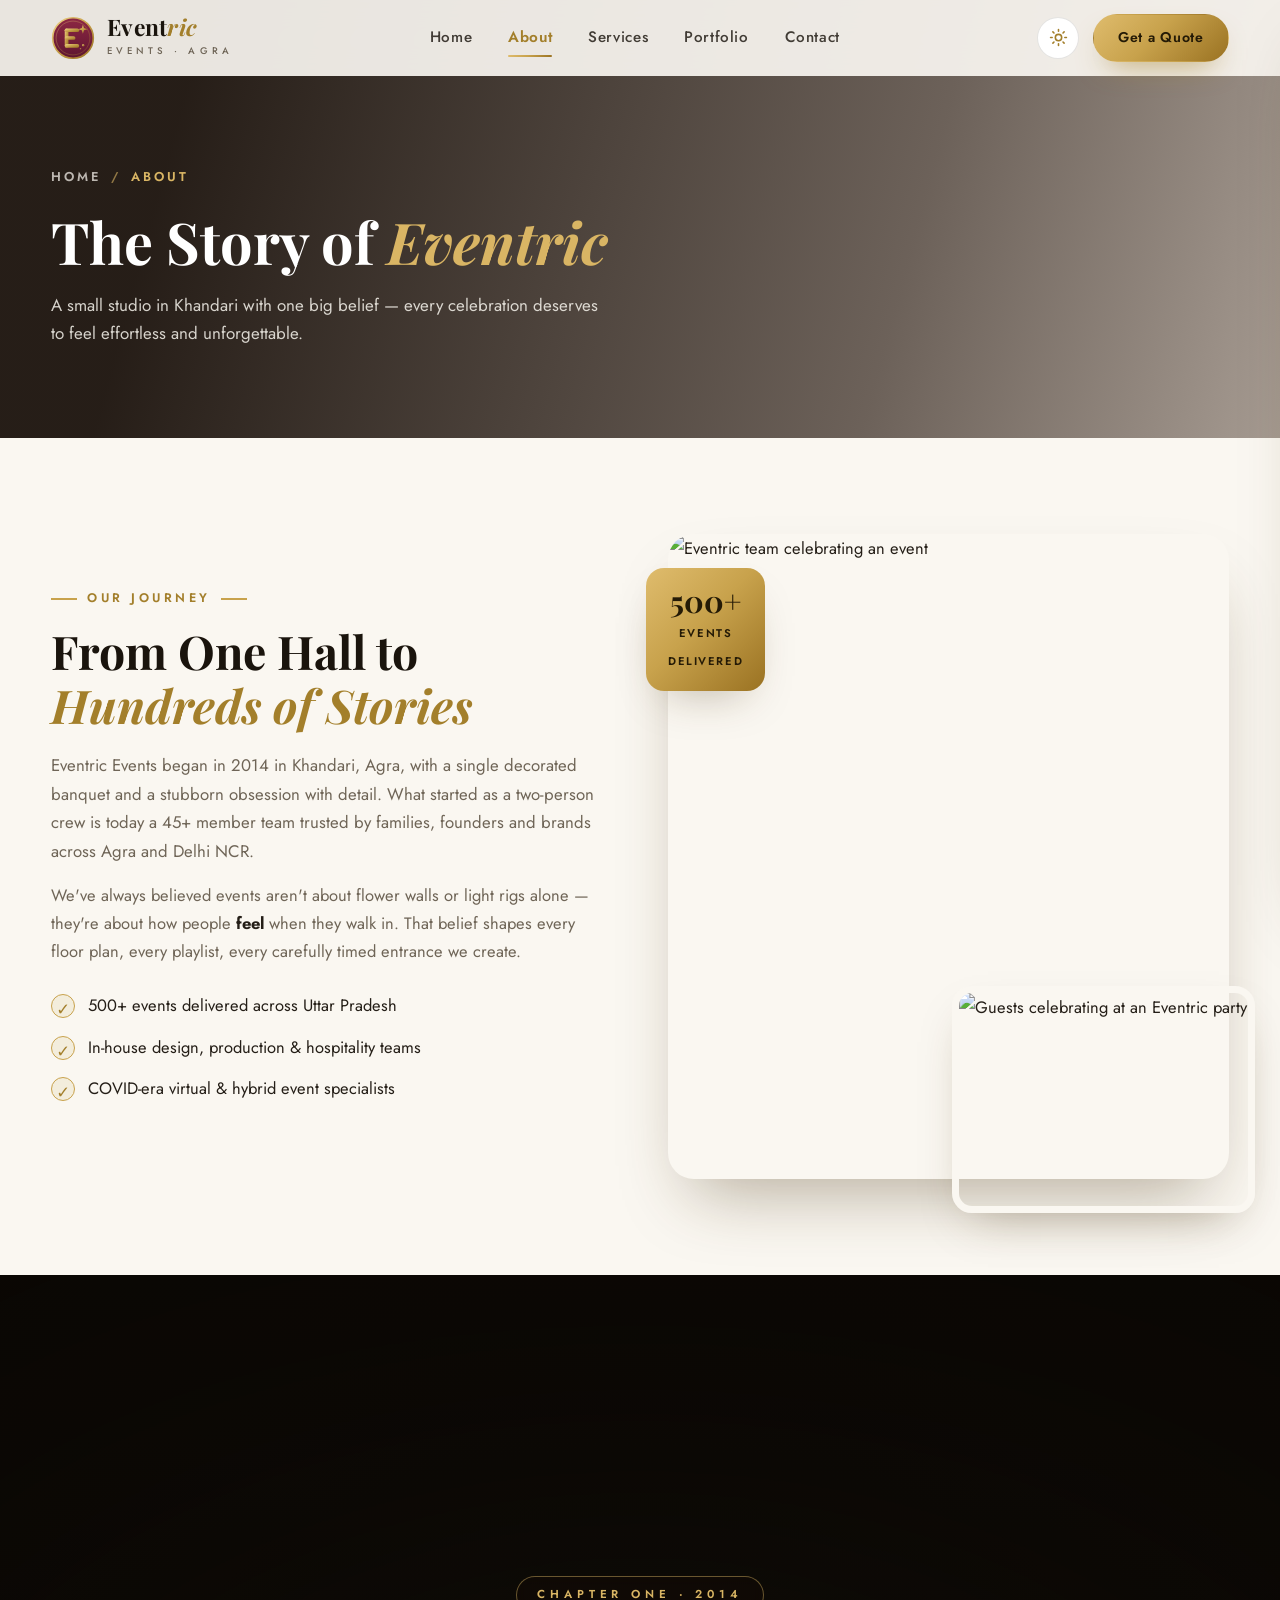
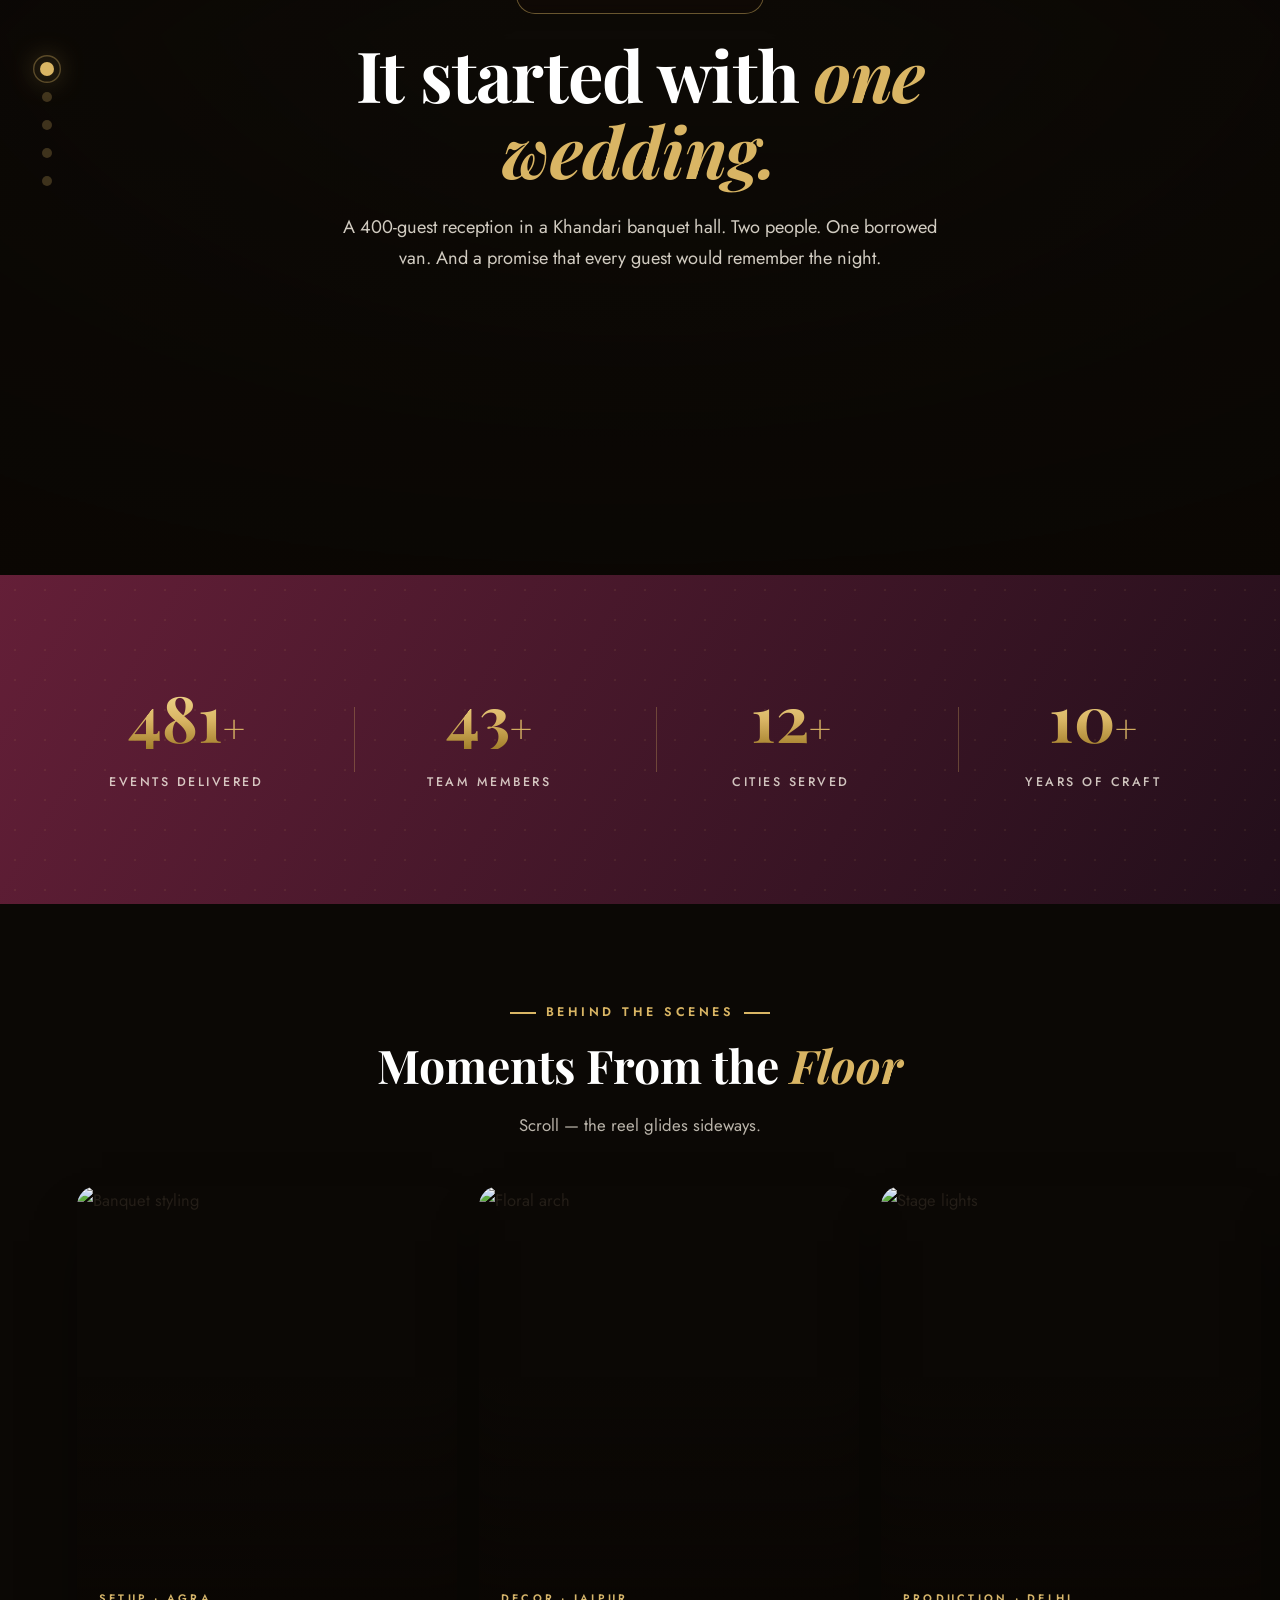
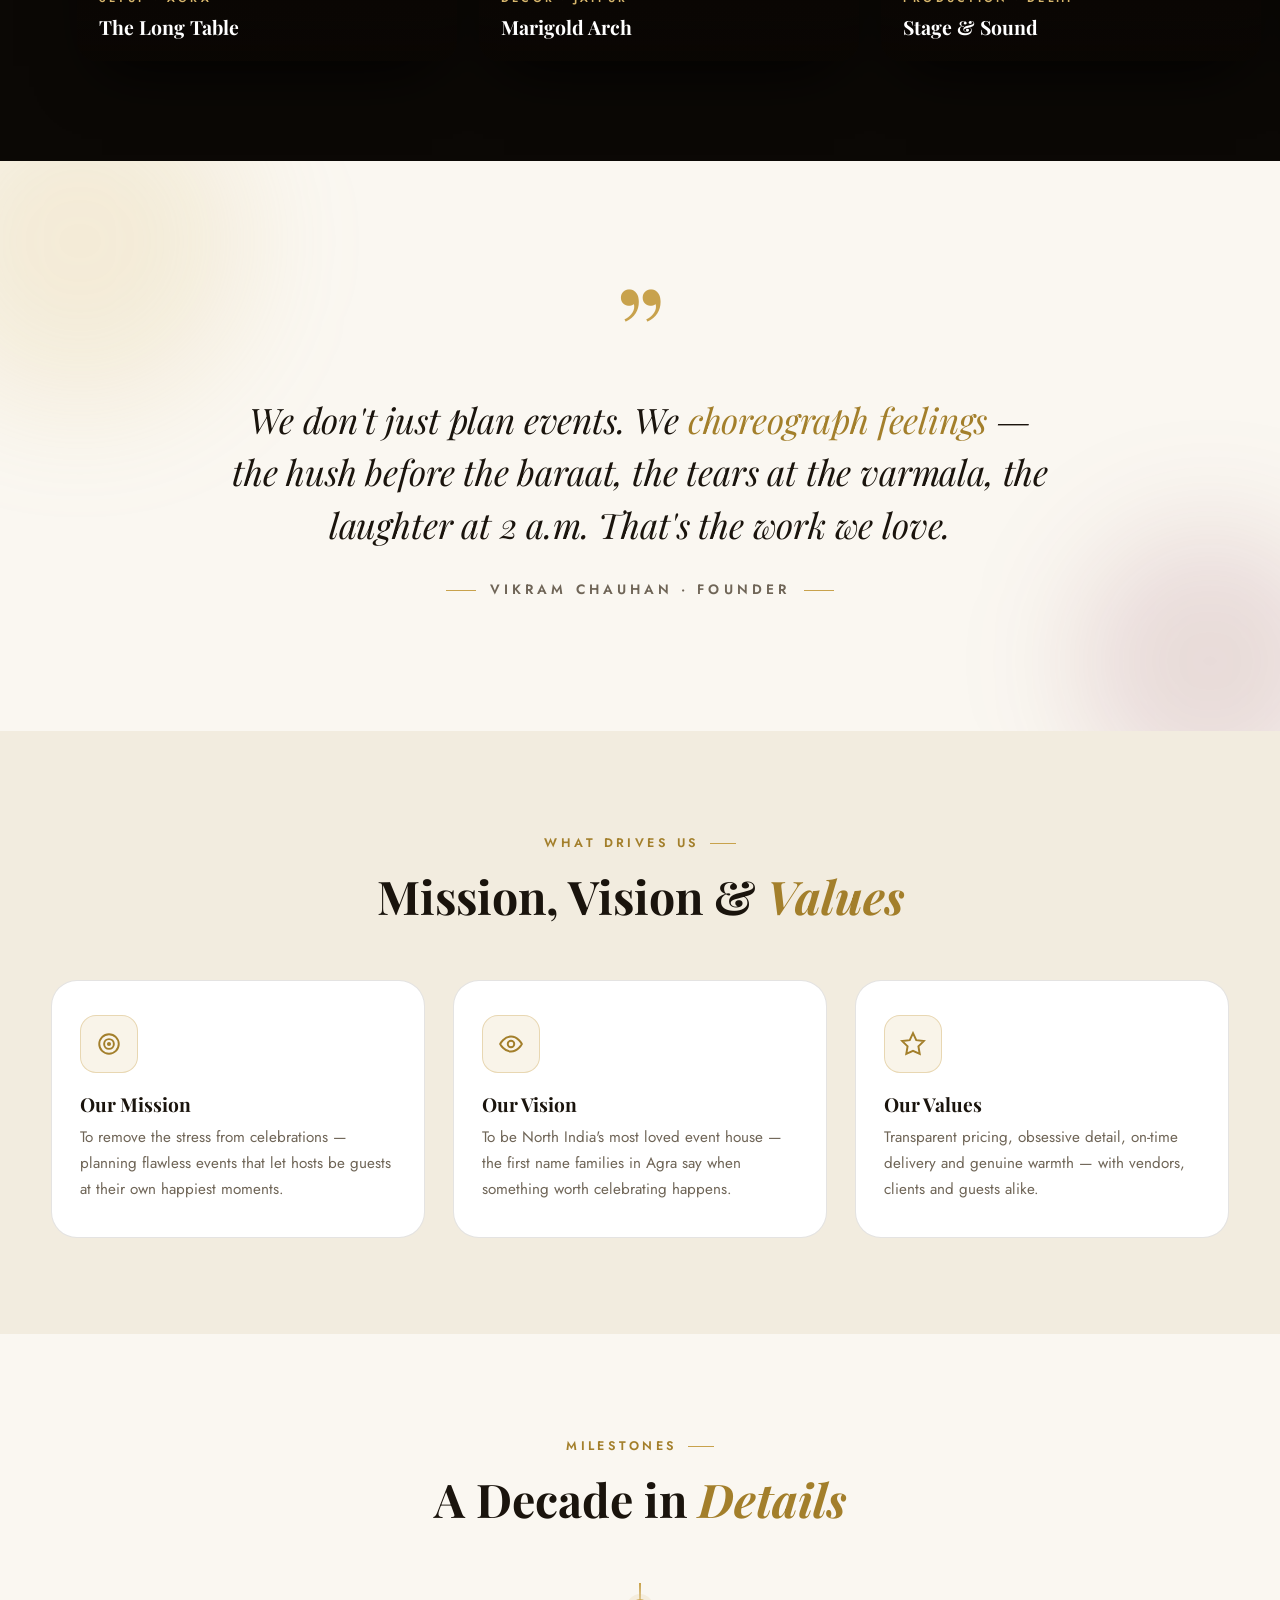
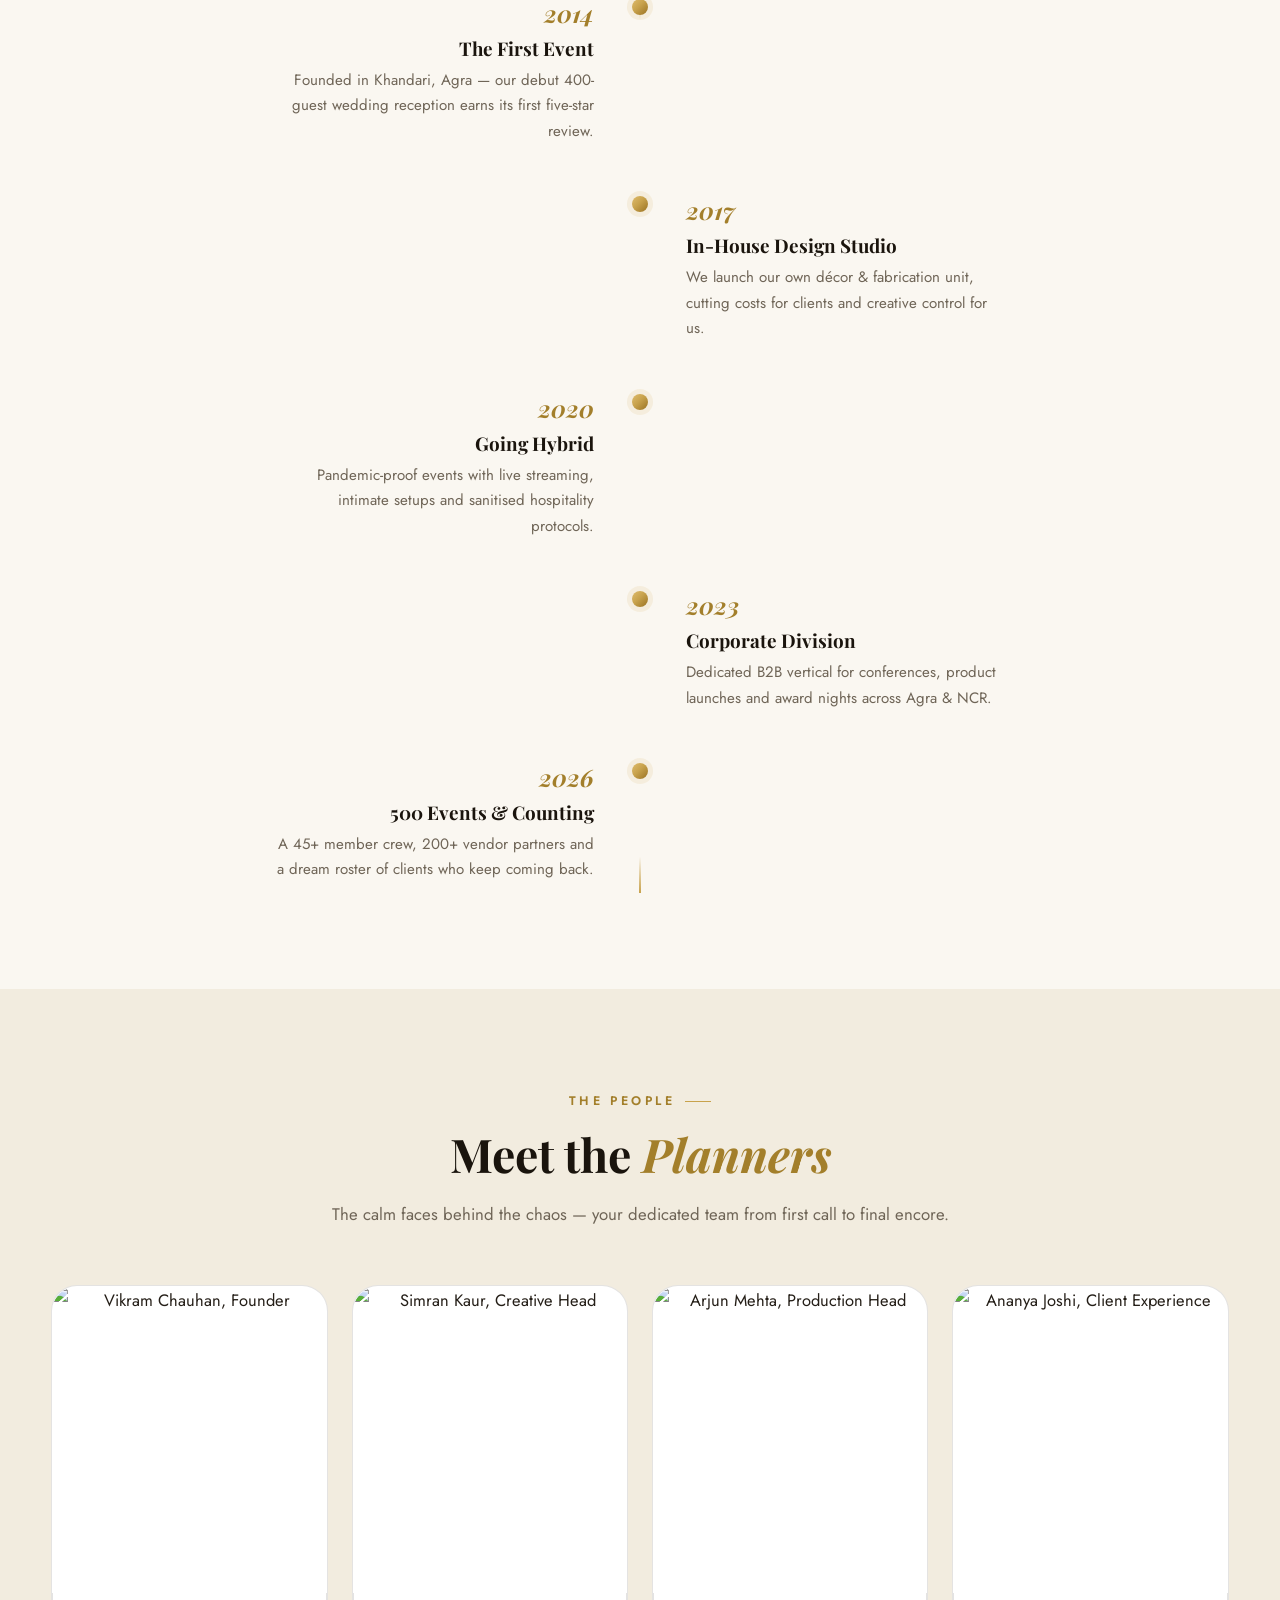
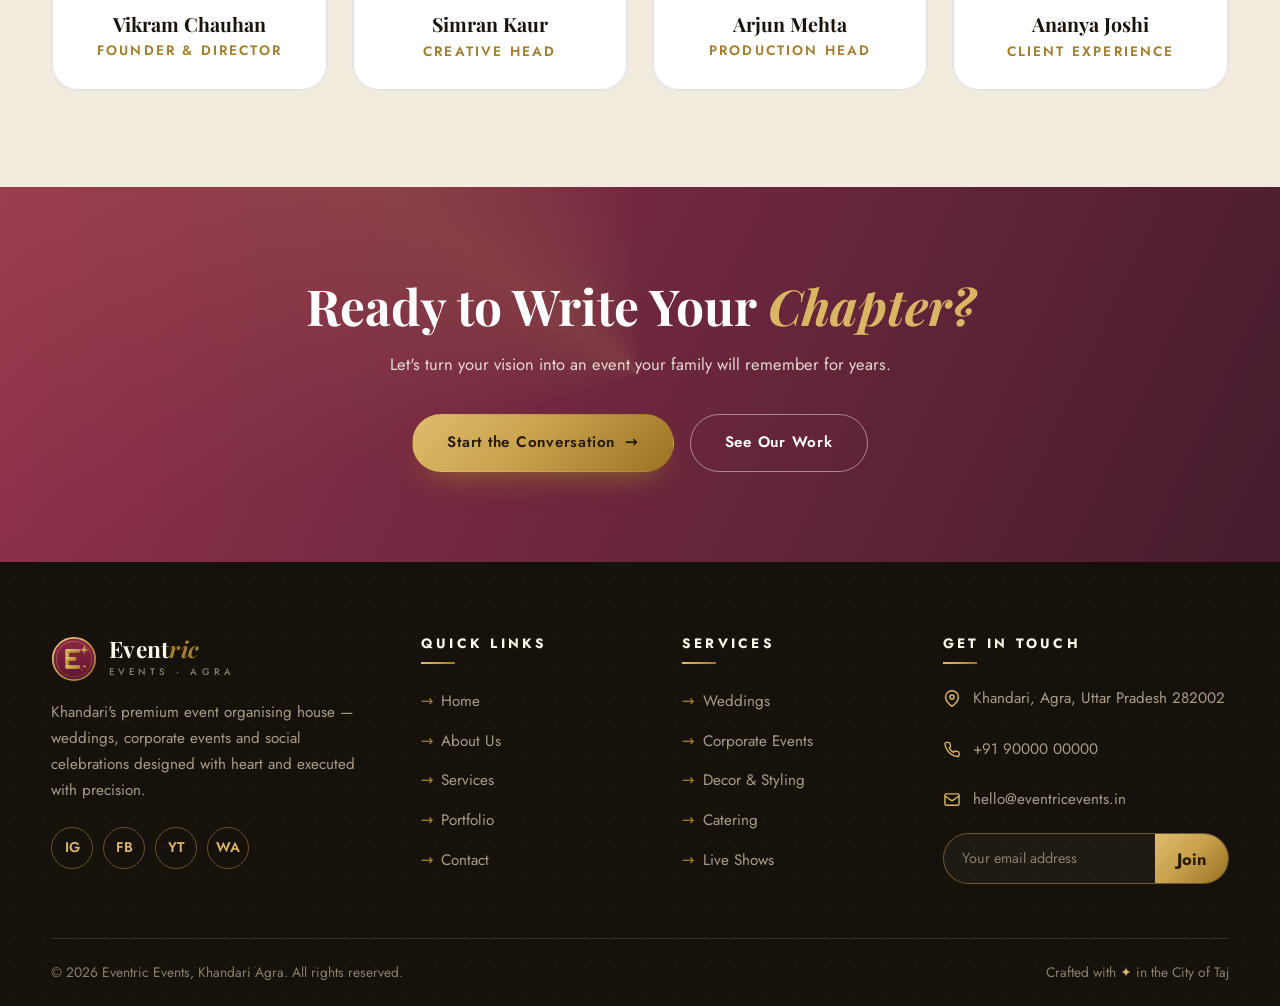
==== commit e7ee1779: "new commit" ====
--- a/about.html
+++ b/about.html
@@ -1058,7 +1058,7 @@
       }
 
       // Refresh after all images load (heights shift)
-      window.addEventListener("load", function () {
+      window.addEventListener("load", function () { 
         if (hasST()) ScrollTrigger.refresh();
       });
 
--- a/css/style.css
+++ b/css/style.css
@@ -0,0 +1,1040 @@
+/* ============================================================
+   EVENTRIC EVENTS — Khandari, Agra
+   Modern · Elegant · Professional
+   Light theme + Dark theme | HTML · CSS · JS only
+   ============================================================ */
+
+/* ---------- 1. THEME TOKENS ---------- */
+:root {
+  --bg: #faf7f1;
+  --bg-2: #f2ecdf;
+  --surface: #ffffff;
+  --surface-2: #f7f2e8;
+  --text: #241e17;
+  --heading: #1a140d;
+  --muted: #6f6557;
+  --line: rgba(36, 30, 23, 0.12);
+  --gold: #c8a24c;
+  --gold-soft: #d9b564;
+  --gold-deep: #a37f2b;
+  --gold-tint: rgba(200, 162, 76, 0.12);
+  --wine: #7c2340;
+  --wine-deep: #5e1630;
+  --wine-tint: rgba(124, 35, 64, 0.08);
+  --grad-gold: linear-gradient(135deg, #dfbc6d 0%, #c8a24c 45%, #9a7222 100%);
+  --grad-wine: linear-gradient(135deg, #8e2744 0%, #5e1630 100%);
+  --shadow-sm: 0 6px 18px -8px rgba(70, 50, 15, 0.25);
+  --shadow: 0 20px 45px -20px rgba(70, 50, 15, 0.35);
+  --shadow-lg: 0 35px 70px -25px rgba(70, 50, 15, 0.4);
+  --header-h: 76px;
+  --radius: 18px;
+  --radius-lg: 26px;
+  --ease: cubic-bezier(0.22, 1, 0.36, 1);
+}
+
+[data-theme="dark"] {
+  --bg: #131009;
+  --bg-2: #1a160e;
+  --surface: #1e1a12;
+  --surface-2: #262016;
+  --text: #f0e9db;
+  --heading: #fbf6ea;
+  --muted: #b1a48d;
+  --line: rgba(240, 233, 219, 0.14);
+  --gold: #d9b564;
+  --gold-soft: #ecd28e;
+  --gold-deep: #b8913a;
+  --gold-tint: rgba(217, 181, 100, 0.12);
+  --wine: #a63a5b;
+  --wine-deep: #7c2340;
+  --wine-tint: rgba(166, 58, 91, 0.14);
+  --shadow-sm: 0 6px 18px -8px rgba(0, 0, 0, 0.6);
+  --shadow: 0 20px 45px -20px rgba(0, 0, 0, 0.75);
+  --shadow-lg: 0 35px 70px -25px rgba(0, 0, 0, 0.85);
+}
+
+/* ---------- 2. RESET & BASE ---------- */
+*,
+*::before,
+*::after { box-sizing: border-box; margin: 0; padding: 0; }
+
+html { scroll-behavior: smooth; }
+
+body {
+  font-family: "Jost", "Segoe UI", system-ui, sans-serif;
+  font-size: 16.5px;
+  line-height: 1.7;
+  color: var(--text);
+  background: var(--bg);
+  overflow-x: hidden;
+  transition: background 0.4s var(--ease), color 0.4s var(--ease);
+  -webkit-font-smoothing: antialiased;
+}
+
+img { max-width: 100%; display: block; }
+a { color: inherit; text-decoration: none; }
+ul { list-style: none; }
+button, input, select, textarea { font: inherit; color: inherit; }
+
+h1, h2, h3, h4 {
+  font-family: "Playfair Display", Georgia, serif;
+  color: var(--heading);
+  line-height: 1.16;
+  font-weight: 700;
+}
+
+::selection { background: var(--gold); color: #1a140d; }
+
+::-webkit-scrollbar { width: 10px; }
+::-webkit-scrollbar-track { background: var(--bg-2); }
+::-webkit-scrollbar-thumb { background: var(--gold-deep); border-radius: 8px; }
+
+/* ---------- 3. LAYOUT HELPERS ---------- */
+.container { width: min(1180px, 92%); margin-inline: auto; }
+.section { padding: 96px 0; position: relative; }
+.section-alt { background: var(--bg-2); }
+
+.section-head { max-width: 700px; margin: 0 auto 56px; text-align: center; }
+.section-head.left { margin-inline: 0; text-align: left; }
+
+.eyebrow {
+  display: inline-flex; align-items: center; gap: 10px;
+  font-size: 0.78rem; font-weight: 600; letter-spacing: 0.28em;
+  text-transform: uppercase; color: var(--gold-deep); margin-bottom: 16px;
+}
+[data-theme="dark"] .eyebrow { color: var(--gold-soft); }
+.eyebrow::before, .eyebrow::after {
+  content: ""; width: 26px; height: 1.5px; background: var(--gold);
+}
+.section-head:not(.left) .eyebrow::before { display: none; }
+
+.section-title { font-size: clamp(2rem, 4vw, 2.9rem); margin-bottom: 18px; }
+.section-title em { font-style: italic; color: var(--gold-deep); }
+[data-theme="dark"] .section-title em { color: var(--gold-soft); }
+
+.section-sub { color: var(--muted); font-size: 1.05rem; }
+
+.grid-2 { display: grid; grid-template-columns: 1fr 1fr; gap: 56px; align-items: center; }
+.grid-3 { display: grid; grid-template-columns: repeat(3, 1fr); gap: 28px; }
+.grid-4 { display: grid; grid-template-columns: repeat(4, 1fr); gap: 24px; }
+
+.text-gold { color: var(--gold-deep); }
+[data-theme="dark"] .text-gold { color: var(--gold-soft); }
+
+/* ---------- 4. BUTTONS ---------- */
+.btn {
+  display: inline-flex; align-items: center; justify-content: center; gap: 10px;
+  padding: 15px 34px; border-radius: 999px; border: 1.5px solid transparent;
+  font-weight: 600; font-size: 0.95rem; letter-spacing: 0.05em;
+  cursor: pointer; position: relative; overflow: hidden;
+  transition: transform 0.35s var(--ease), box-shadow 0.35s var(--ease),
+              background 0.35s, color 0.35s, border-color 0.35s;
+}
+.btn:hover { transform: translateY(-3px); }
+.btn:active { transform: translateY(-1px); }
+
+.btn-gold {
+  background: var(--grad-gold); color: #241a06;
+  box-shadow: 0 14px 30px -14px rgba(163, 127, 43, 0.8);
+}
+.btn-gold:hover { box-shadow: 0 20px 38px -14px rgba(163, 127, 43, 0.95); }
+
+.btn-outline {
+  background: transparent; color: var(--text);
+  border-color: var(--line);
+}
+.btn-outline:hover { border-color: var(--gold); color: var(--gold-deep); background: var(--gold-tint); }
+[data-theme="dark"] .btn-outline:hover { color: var(--gold-soft); }
+
+.btn-wine { background: var(--grad-wine); color: #fff; box-shadow: 0 14px 30px -14px rgba(124, 35, 64, 0.8); }
+.btn-wine:hover { box-shadow: 0 20px 38px -14px rgba(124, 35, 64, 0.9); }
+
+.btn-sm { padding: 11px 24px; font-size: 0.88rem; }
+
+.btn .btn-ico { transition: transform 0.35s var(--ease); }
+.btn:hover .btn-ico { transform: translateX(5px); }
+
+.link-arrow {
+  display: inline-flex; align-items: center; gap: 8px;
+  font-weight: 600; color: var(--gold-deep); letter-spacing: 0.04em;
+  border-bottom: 1.5px solid transparent; padding-bottom: 3px;
+  transition: gap 0.3s, border-color 0.3s, color 0.3s;
+}
+[data-theme="dark"] .link-arrow { color: var(--gold-soft); }
+.link-arrow:hover { gap: 14px; border-color: var(--gold); }
+
+/* ---------- 5. PRELOADER ---------- */
+.preloader {
+  position: fixed; inset: 0; z-index: 9999;
+  background: var(--bg); display: flex; align-items: center; justify-content: center;
+  flex-direction: column; gap: 18px;
+  transition: opacity 0.6s var(--ease), visibility 0.6s;
+}
+.preloader.hidden { opacity: 0; visibility: hidden; }
+.preloader-ring {
+  width: 58px; height: 58px; border-radius: 50%;
+  border: 3px solid var(--line);
+  border-top-color: var(--gold);
+  animation: spin 0.9s linear infinite;
+}
+.preloader-text {
+  font-family: "Playfair Display", serif; letter-spacing: 0.35em;
+  font-size: 0.8rem; text-transform: uppercase; color: var(--gold-deep);
+  animation: pulse 1.4s ease-in-out infinite;
+}
+@keyframes spin { to { transform: rotate(360deg); } }
+@keyframes pulse { 0%, 100% { opacity: 0.45; } 50% { opacity: 1; } }
+
+/* ---------- 6. SCROLL PROGRESS ---------- */
+.scroll-progress {
+  position: fixed; top: 0; left: 0; height: 3px; width: 0%;
+  background: var(--grad-gold); z-index: 1200; transition: width 0.1s linear;
+}
+
+/* ---------- 7. HEADER ---------- */
+.site-header {
+  position: fixed; top: 0; left: 0; right: 0; z-index: 1000;
+  height: var(--header-h);
+  display: flex; align-items: center;
+  transition: background 0.4s var(--ease), box-shadow 0.4s var(--ease), height 0.4s;
+  background: transparent;
+}
+.site-header.scrolled {
+  height: 66px;
+  background: color-mix(in srgb, var(--bg) 88%, transparent);
+  backdrop-filter: blur(14px);
+  -webkit-backdrop-filter: blur(14px);
+  box-shadow: var(--shadow-sm);
+}
+.site-header.solid { background: color-mix(in srgb, var(--bg) 92%, transparent); backdrop-filter: blur(14px); }
+.site-header.solid.scrolled { box-shadow: var(--shadow-sm); }
+
+.header-inner { display: flex; align-items: center; justify-content: space-between; gap: 24px; }
+
+.brand { display: flex; align-items: center; gap: 12px; }
+.brand img { width: 44px; height: 44px; transition: transform 0.4s var(--ease); }
+.brand:hover img { transform: rotate(-8deg) scale(1.06); }
+.brand-name {
+  font-family: "Playfair Display", serif; font-size: 1.42rem; font-weight: 700;
+  line-height: 1; color: var(--heading); letter-spacing: 0.01em;
+}
+.brand-name span { color: var(--gold-deep); font-style: italic; }
+[data-theme="dark"] .brand-name span { color: var(--gold-soft); }
+.brand-tag {
+  display: block; font-family: "Jost", sans-serif; font-size: 0.6rem;
+  letter-spacing: 0.42em; text-transform: uppercase; color: var(--muted);
+  margin-top: 4px; font-weight: 500;
+}
+
+.main-nav { display: flex; align-items: center; gap: 6px; }
+.main-nav a.nav-link {
+  position: relative; padding: 8px 15px; font-size: 0.95rem; font-weight: 500;
+  letter-spacing: 0.04em; color: var(--text); opacity: 0.85;
+  transition: color 0.3s, opacity 0.3s;
+}
+.main-nav a.nav-link::after {
+  content: ""; position: absolute; left: 15px; right: 15px; bottom: 2px;
+  height: 2px; background: var(--grad-gold); border-radius: 2px;
+  transform: scaleX(0); transform-origin: left; transition: transform 0.35s var(--ease);
+}
+.main-nav a.nav-link:hover { opacity: 1; color: var(--gold-deep); }
+[data-theme="dark"] .main-nav a.nav-link:hover { color: var(--gold-soft); }
+.main-nav a.nav-link:hover::after,
+.main-nav a.nav-link.active::after { transform: scaleX(1); }
+.main-nav a.nav-link.active { opacity: 1; color: var(--gold-deep); font-weight: 600; }
+[data-theme="dark"] .main-nav a.nav-link.active { color: var(--gold-soft); }
+
+.header-actions { display: flex; align-items: center; gap: 14px; }
+
+/* theme toggle */
+.theme-toggle {
+  width: 42px; height: 42px; border-radius: 50%;
+  border: 1.5px solid var(--line); background: var(--surface);
+  display: grid; place-items: center; cursor: pointer;
+  transition: border-color 0.3s, transform 0.4s var(--ease), background 0.3s;
+  color: var(--gold-deep);
+}
+.theme-toggle:hover { border-color: var(--gold); transform: rotate(25deg); }
+[data-theme="dark"] .theme-toggle { color: var(--gold-soft); }
+.theme-toggle .icon-moon { display: none; }
+[data-theme="dark"] .theme-toggle .icon-moon { display: block; }
+[data-theme="dark"] .theme-toggle .icon-sun { display: none; }
+
+/* hamburger */
+.hamburger {
+  display: none; width: 44px; height: 44px; border: 1.5px solid var(--line);
+  background: var(--surface); border-radius: 12px; cursor: pointer;
+  flex-direction: column; align-items: center; justify-content: center; gap: 5px;
+}
+.hamburger span {
+  display: block; width: 20px; height: 2px; background: var(--text);
+  border-radius: 2px; transition: transform 0.35s var(--ease), opacity 0.3s;
+}
+.hamburger.open span:nth-child(1) { transform: translateY(7px) rotate(45deg); }
+.hamburger.open span:nth-child(2) { opacity: 0; }
+.hamburger.open span:nth-child(3) { transform: translateY(-7px) rotate(-45deg); }
+
+/* mobile nav panel */
+.mobile-nav {
+  position: fixed; inset: 0 0 0 auto; width: min(340px, 84vw); z-index: 1100;
+  background: var(--surface); box-shadow: var(--shadow-lg);
+  padding: 96px 34px 40px; transform: translateX(105%);
+  transition: transform 0.5s var(--ease);
+  display: flex; flex-direction: column; gap: 6px;
+  border-left: 1px solid var(--line);
+}
+.mobile-nav.open { transform: translateX(0); }
+.mobile-nav a {
+  padding: 14px 6px; font-size: 1.05rem; font-weight: 500;
+  border-bottom: 1px solid var(--line); position: relative;
+  transition: color 0.3s, padding-left 0.3s;
+}
+.mobile-nav a:hover, .mobile-nav a.active { color: var(--gold-deep); padding-left: 12px; }
+[data-theme="dark"] .mobile-nav a:hover,
+[data-theme="dark"] .mobile-nav a.active { color: var(--gold-soft); }
+.mobile-nav .btn { margin-top: 22px; }
+.nav-overlay {
+  position: fixed; inset: 0; background: rgba(15, 10, 5, 0.5);
+  opacity: 0; visibility: hidden; transition: 0.4s; z-index: 1050;
+  backdrop-filter: blur(3px);
+}
+.nav-overlay.show { opacity: 1; visibility: visible; }
+
+/* ---------- 8. HOME HERO ---------- */
+.hero {
+  position: relative; min-height: 100vh;
+  display: flex; align-items: center;
+  padding: calc(var(--header-h) + 40px) 0 80px;
+  overflow: hidden;
+}
+.hero-bg {
+  position: absolute; inset: 0; z-index: -2;
+  background-image: url("https://images.unsplash.com/photo-1519225421980-715cb0215aed?auto=format&fit=crop&w=1900&q=80");
+  background-size: cover; background-position: center;
+  transform: scale(1.08);
+  animation: kenburns 22s ease-in-out infinite alternate;
+}
+@keyframes kenburns {
+  0% { transform: scale(1.08) translate(0, 0); }
+  100% { transform: scale(1.16) translate(-1.5%, -1.5%); }
+}
+.hero::after {
+  content: ""; position: absolute; inset: 0; z-index: -1;
+  background:
+    linear-gradient(100deg, rgba(20, 12, 6, 0.92) 8%, rgba(30, 17, 10, 0.72) 48%, rgba(40, 22, 12, 0.38) 100%),
+    linear-gradient(0deg, rgba(15, 9, 5, 0.75) 0%, transparent 34%);
+}
+.hero-content { max-width: 760px; color: #fdfaf3; }
+.hero-kicker {
+  display: inline-flex; align-items: center; gap: 12px;
+  font-size: 0.8rem; letter-spacing: 0.32em; text-transform: uppercase;
+  color: var(--gold-soft); font-weight: 600; margin-bottom: 26px;
+  padding: 9px 20px; border: 1px solid rgba(217, 181, 100, 0.45);
+  border-radius: 999px; background: rgba(20, 12, 6, 0.35);
+  backdrop-filter: blur(6px);
+}
+.hero-kicker .dot { width: 7px; height: 7px; border-radius: 50%; background: var(--gold-soft); animation: pulse 1.6s infinite; }
+.hero h1 {
+  color: #fff; font-size: clamp(2.6rem, 6vw, 4.6rem);
+  margin-bottom: 24px; letter-spacing: -0.01em;
+}
+.hero h1 .line { display: block; overflow: hidden; }
+.hero h1 .line > span {
+  display: inline-block; transform: translateY(110%);
+  animation: riseUp 1s var(--ease) forwards;
+}
+.hero h1 .line:nth-child(1) > span { animation-delay: 0.25s; }
+.hero h1 .line:nth-child(2) > span { animation-delay: 0.4s; }
+.hero h1 .line:nth-child(3) > span { animation-delay: 0.55s; }
+@keyframes riseUp { to { transform: translateY(0); } }
+.hero h1 em { font-style: italic; color: var(--gold-soft); }
+.hero p {
+  font-size: clamp(1.02rem, 1.6vw, 1.18rem); color: rgba(253, 250, 243, 0.85);
+  max-width: 580px; margin-bottom: 38px;
+}
+.hero-cta { display: flex; flex-wrap: wrap; gap: 16px; }
+.hero .btn-outline { color: #fff; border-color: rgba(255, 255, 255, 0.4); }
+.hero .btn-outline:hover { background: rgba(255, 255, 255, 0.1); border-color: var(--gold-soft); color: var(--gold-soft); }
+
+.hero-fade { opacity: 0; animation: fadeUp 0.9s var(--ease) forwards; }
+.hero-fade.d1 { animation-delay: 0.15s; }
+.hero-fade.d2 { animation-delay: 0.85s; }
+.hero-fade.d3 { animation-delay: 1s; }
+@keyframes fadeUp { from { opacity: 0; transform: translateY(26px); } to { opacity: 1; transform: translateY(0); } }
+
+.hero-stats {
+  display: flex; gap: 44px; margin-top: 58px; flex-wrap: wrap;
+  opacity: 0; animation: fadeUp 0.9s var(--ease) 1.15s forwards;
+}
+.hero-stats .hs-num {
+  font-family: "Playfair Display", serif; font-size: 2rem; font-weight: 700;
+  color: var(--gold-soft); line-height: 1;
+}
+.hero-stats .hs-lbl { font-size: 0.82rem; letter-spacing: 0.14em; text-transform: uppercase; color: rgba(253, 250, 243, 0.7); margin-top: 6px; }
+
+.scroll-ind {
+  position: absolute; bottom: 30px; left: 50%; transform: translateX(-50%);
+  display: flex; flex-direction: column; align-items: center; gap: 8px;
+  color: rgba(253, 250, 243, 0.75); font-size: 0.68rem;
+  letter-spacing: 0.3em; text-transform: uppercase;
+  opacity: 0; animation: fadeUp 1s 1.6s forwards;
+}
+.scroll-ind .mouse {
+  width: 24px; height: 38px; border: 1.6px solid rgba(217, 181, 100, 0.75);
+  border-radius: 14px; position: relative;
+}
+.scroll-ind .mouse::after {
+  content: ""; position: absolute; top: 7px; left: 50%; transform: translateX(-50%);
+  width: 3.5px; height: 8px; border-radius: 3px; background: var(--gold-soft);
+  animation: wheel 1.6s ease-in-out infinite;
+}
+@keyframes wheel { 0% { opacity: 1; transform: translate(-50%, 0); } 70% { opacity: 0; transform: translate(-50%, 12px); } 100% { opacity: 0; } }
+
+/* floating decorative orbs */
+.hero-orb {
+  position: absolute; border-radius: 50%; pointer-events: none; z-index: -1;
+  filter: blur(2px); border: 1px dashed rgba(217, 181, 100, 0.35);
+  animation: floaty 9s ease-in-out infinite;
+}
+.hero-orb.o1 { width: 120px; height: 120px; top: 22%; right: 12%; }
+.hero-orb.o2 { width: 60px; height: 60px; bottom: 26%; right: 26%; animation-delay: -3s; }
+.hero-orb.o3 { width: 34px; height: 34px; top: 30%; right: 34%; animation-delay: -6s; background: rgba(217, 181, 100, 0.18); }
+@keyframes floaty { 0%, 100% { transform: translateY(0); } 50% { transform: translateY(-22px); } }
+
+/* ---------- 9. MARQUEE ---------- */
+.marquee {
+  background: var(--grad-wine); color: #fdf6ea;
+  padding: 17px 0; overflow: hidden; white-space: nowrap;
+  border-block: 1px solid rgba(217, 181, 100, 0.35);
+}
+.marquee-track { display: inline-flex; gap: 0; animation: marquee 30s linear infinite; }
+.marquee:hover .marquee-track { animation-play-state: paused; }
+.marquee-track span {
+  display: inline-flex; align-items: center; gap: 26px;
+  font-family: "Playfair Display", serif; font-size: 1.05rem;
+  letter-spacing: 0.16em; text-transform: uppercase; padding-right: 26px;
+}
+.marquee-track span i { color: var(--gold-soft); font-style: normal; }
+@keyframes marquee { to { transform: translateX(-50%); } }
+
+/* ---------- 10. REVEAL ANIMATIONS ---------- */
+.reveal {
+  opacity: 0; transform: translateY(36px);
+  transition: opacity 0.9s var(--ease), transform 0.9s var(--ease);
+  transition-delay: var(--d, 0s);
+}
+.reveal.in-view { opacity: 1; transform: translateY(0); }
+.reveal-left { opacity: 0; transform: translateX(-46px); transition: 0.9s var(--ease); transition-delay: var(--d, 0s); }
+.reveal-right { opacity: 0; transform: translateX(46px); transition: 0.9s var(--ease); transition-delay: var(--d, 0s); }
+.reveal-left.in-view, .reveal-right.in-view { opacity: 1; transform: translateX(0); }
+.reveal-zoom { opacity: 0; transform: scale(0.92); transition: 0.9s var(--ease); transition-delay: var(--d, 0s); }
+.reveal-zoom.in-view { opacity: 1; transform: scale(1); }
+
+/* ---------- 11. INNER PAGE HERO ---------- */
+.page-hero {
+  position: relative; padding: calc(var(--header-h) + 90px) 0 90px;
+  display: flex; align-items: center; min-height: 46vh; overflow: hidden;
+}
+.page-hero-bg {
+  position: absolute; inset: 0; z-index: -2;
+  background-size: cover; background-position: center;
+  transform: scale(1.05);
+}
+.page-hero::after {
+  content: ""; position: absolute; inset: 0; z-index: -1;
+  background: linear-gradient(105deg, rgba(22, 13, 7, 0.93) 15%, rgba(35, 20, 11, 0.66) 70%, rgba(50, 28, 14, 0.42) 100%);
+}
+.page-hero h1 { color: #fff; font-size: clamp(2.4rem, 5vw, 3.6rem); margin-bottom: 16px; }
+.page-hero h1 em { font-style: italic; color: var(--gold-soft); }
+.page-hero p { color: rgba(253, 250, 243, 0.82); max-width: 560px; font-size: 1.06rem; }
+.breadcrumb {
+  display: flex; gap: 10px; align-items: center; margin-bottom: 20px;
+  font-size: 0.8rem; letter-spacing: 0.22em; text-transform: uppercase;
+  color: var(--gold-soft); font-weight: 600;
+}
+.breadcrumb a { color: rgba(253, 250, 243, 0.7); transition: color 0.3s; }
+.breadcrumb a:hover { color: var(--gold-soft); }
+.breadcrumb .sep { opacity: 0.6; }
+
+/* ---------- 12. CARDS (services) ---------- */
+.card {
+  background: var(--surface); border: 1px solid var(--line);
+  border-radius: var(--radius-lg); overflow: hidden;
+  transition: transform 0.5s var(--ease), box-shadow 0.5s var(--ease), border-color 0.4s;
+  position: relative;
+}
+.card:hover { transform: translateY(-10px); box-shadow: var(--shadow-lg); border-color: rgba(200, 162, 76, 0.5); }
+.card::before {
+  content: ""; position: absolute; inset: 0 0 auto; height: 3px;
+  background: var(--grad-gold); transform: scaleX(0); transform-origin: left;
+  transition: transform 0.5s var(--ease); z-index: 2;
+}
+.card:hover::before { transform: scaleX(1); }
+
+.card-img { position: relative; overflow: hidden; aspect-ratio: 16/10.5; }
+.card-img img {
+  width: 100%; height: 100%; object-fit: cover;
+  transition: transform 0.8s var(--ease);
+}
+.card:hover .card-img img { transform: scale(1.09); }
+.card-img .card-tag {
+  position: absolute; top: 14px; left: 14px; z-index: 2;
+  background: rgba(20, 12, 6, 0.72); color: var(--gold-soft);
+  backdrop-filter: blur(6px);
+  font-size: 0.68rem; letter-spacing: 0.2em; text-transform: uppercase;
+  padding: 7px 14px; border-radius: 999px; border: 1px solid rgba(217, 181, 100, 0.4);
+  font-weight: 600;
+}
+.card-body { padding: 26px 26px 30px; }
+.card-body h3 { font-size: 1.32rem; margin-bottom: 10px; }
+.card-body p { color: var(--muted); font-size: 0.96rem; margin-bottom: 18px; }
+.card-num {
+  position: absolute; right: 22px; top: 200px; z-index: 2;
+  font-family: "Playfair Display", serif; font-size: 2.6rem; font-style: italic;
+  color: #fff; opacity: 0; transform: translateY(12px);
+  text-shadow: 0 4px 18px rgba(0, 0, 0, 0.55);
+  transition: 0.45s var(--ease);
+}
+.card:hover .card-num { opacity: 1; transform: translateY(0); }
+
+/* icon feature card */
+.feature {
+  background: var(--surface); border: 1px solid var(--line);
+  padding: 34px 28px; border-radius: var(--radius-lg);
+  transition: transform 0.45s var(--ease), box-shadow 0.45s, border-color 0.4s;
+  position: relative; overflow: hidden;
+}
+.feature:hover { transform: translateY(-8px); box-shadow: var(--shadow); border-color: rgba(200, 162, 76, 0.5); }
+.feature-ico {
+  width: 58px; height: 58px; border-radius: 16px;
+  background: var(--gold-tint); color: var(--gold-deep);
+  display: grid; place-items: center; margin-bottom: 20px;
+  border: 1px solid rgba(200, 162, 76, 0.35);
+  transition: 0.45s var(--ease);
+}
+[data-theme="dark"] .feature-ico { color: var(--gold-soft); }
+.feature:hover .feature-ico { background: var(--grad-gold); color: #241a06; transform: rotate(-8deg) scale(1.05); }
+.feature h3 { font-size: 1.2rem; margin-bottom: 10px; }
+.feature p { color: var(--muted); font-size: 0.95rem; }
+
+/* ---------- 13. ABOUT PREVIEW ---------- */
+.about-visual { position: relative; }
+.about-visual .av-main {
+  border-radius: var(--radius-lg); overflow: hidden; box-shadow: var(--shadow-lg);
+  aspect-ratio: 4/4.6;
+}
+.about-visual .av-main img { width: 100%; height: 100%; object-fit: cover; }
+.about-visual .av-float {
+  position: absolute; right: -26px; bottom: -34px; width: 54%;
+  border-radius: 20px; overflow: hidden; border: 7px solid var(--bg);
+  box-shadow: var(--shadow); aspect-ratio: 4/3;
+  animation: floaty 7s ease-in-out infinite;
+}
+.about-visual .av-float img { width: 100%; height: 100%; object-fit: cover; }
+.about-visual .av-badge {
+  position: absolute; left: -22px; top: 34px;
+  background: var(--grad-gold); color: #241a06;
+  padding: 18px 22px; border-radius: 18px; text-align: center;
+  box-shadow: var(--shadow); animation: floaty 6s ease-in-out infinite reverse;
+}
+.about-visual .av-badge strong {
+  display: block; font-family: "Playfair Display", serif;
+  font-size: 1.9rem; line-height: 1;
+}
+.about-visual .av-badge span { font-size: 0.7rem; letter-spacing: 0.14em; text-transform: uppercase; font-weight: 600; }
+
+.check-list { display: grid; gap: 13px; margin: 26px 0 32px; }
+.check-list li { display: flex; gap: 13px; align-items: flex-start; color: var(--text); }
+.check-list li .tick {
+  flex: 0 0 24px; width: 24px; height: 24px; border-radius: 50%;
+  background: var(--gold-tint); border: 1.5px solid var(--gold);
+  display: grid; place-items: center; color: var(--gold-deep); margin-top: 3px;
+}
+[data-theme="dark"] .check-list li .tick { color: var(--gold-soft); }
+
+/* ---------- 14. STATS ---------- */
+.stats-band {
+  background:
+    linear-gradient(120deg, rgba(94, 22, 48, 0.96), rgba(46, 12, 28, 0.96)),
+    url("https://images.unsplash.com/photo-1470229722913-7c0e2dbbafd3?auto=format&fit=crop&w=1600&q=70") center/cover;
+  color: #fdf6ea; padding: 74px 0;
+  position: relative; overflow: hidden;
+}
+.stats-band::before {
+  content: ""; position: absolute; inset: 0;
+  background-image: radial-gradient(rgba(217, 181, 100, 0.16) 1.2px, transparent 1.2px);
+  background-size: 26px 26px;
+}
+.stats-grid { display: grid; grid-template-columns: repeat(4, 1fr); gap: 30px; position: relative; }
+.stat { text-align: center; padding: 12px; position: relative; }
+.stat + .stat::before {
+  content: ""; position: absolute; left: 0; top: 20%; height: 60%;
+  width: 1px; background: rgba(217, 181, 100, 0.3);
+}
+.stat .num {
+  font-family: "Playfair Display", serif; font-size: clamp(2.4rem, 4vw, 3.4rem);
+  font-weight: 700; color: var(--gold-soft); line-height: 1;
+}
+.stat .num .suffix { font-size: 0.6em; }
+.stat .lbl { margin-top: 10px; letter-spacing: 0.16em; text-transform: uppercase; font-size: 0.8rem; opacity: 0.85; }
+
+/* ---------- 15. PORTFOLIO ---------- */
+.filter-bar { display: flex; flex-wrap: wrap; gap: 10px; justify-content: center; margin-bottom: 46px; }
+.filter-btn {
+  padding: 10px 24px; border-radius: 999px; border: 1.5px solid var(--line);
+  background: var(--surface); cursor: pointer; font-weight: 500; font-size: 0.92rem;
+  letter-spacing: 0.04em; transition: 0.35s var(--ease); color: var(--text);
+}
+.filter-btn:hover { border-color: var(--gold); color: var(--gold-deep); transform: translateY(-2px); }
+[data-theme="dark"] .filter-btn:hover { color: var(--gold-soft); }
+.filter-btn.active {
+  background: var(--grad-gold); border-color: transparent; color: #241a06; font-weight: 600;
+  box-shadow: 0 12px 26px -12px rgba(163, 127, 43, 0.8);
+}
+
+.portfolio-grid { display: grid; grid-template-columns: repeat(3, 1fr); gap: 24px; }
+.p-item {
+  position: relative; border-radius: var(--radius); overflow: hidden;
+  cursor: pointer; aspect-ratio: 4/3.4; display: block;
+  transition: opacity 0.5s var(--ease), transform 0.5s var(--ease), filter 0.5s;
+  box-shadow: var(--shadow-sm);
+}
+.p-item.tall { aspect-ratio: 4/4.6; }
+.p-item.hide { display: none; }
+.p-item img { width: 100%; height: 100%; object-fit: cover; transition: transform 0.9s var(--ease); }
+.p-item:hover img { transform: scale(1.1); }
+.p-item .p-overlay {
+  position: absolute; inset: 0;
+  background: linear-gradient(0deg, rgba(24, 13, 8, 0.9) 0%, rgba(24, 13, 8, 0.16) 55%, transparent 100%);
+  display: flex; flex-direction: column; justify-content: flex-end;
+  padding: 24px; color: #fff;
+  opacity: 0; transition: opacity 0.45s;
+}
+.p-item:hover .p-overlay { opacity: 1; }
+.p-overlay .p-cat { color: var(--gold-soft); font-size: 0.72rem; letter-spacing: 0.24em; text-transform: uppercase; font-weight: 600; transform: translateY(14px); transition: 0.45s 0.06s var(--ease); }
+.p-overlay h3 { color: #fff; font-size: 1.25rem; margin-top: 6px; transform: translateY(14px); transition: 0.45s 0.12s var(--ease); }
+.p-item:hover .p-overlay .p-cat, .p-item:hover .p-overlay h3 { transform: translateY(0); }
+.p-zoom {
+  position: absolute; top: 16px; right: 16px; width: 44px; height: 44px;
+  border-radius: 50%; background: var(--grad-gold); color: #241a06;
+  display: grid; place-items: center; font-size: 1.3rem; font-weight: 700;
+  transform: scale(0) rotate(-90deg); transition: 0.45s 0.1s var(--ease);
+}
+.p-item:hover .p-zoom { transform: scale(1) rotate(0); }
+
+/* lightbox */
+.lightbox {
+  position: fixed; inset: 0; z-index: 2000;
+  background: rgba(10, 6, 3, 0.93); backdrop-filter: blur(8px);
+  display: flex; align-items: center; justify-content: center;
+  opacity: 0; visibility: hidden; transition: 0.4s; padding: 5vh 5vw;
+}
+.lightbox.open { opacity: 1; visibility: visible; }
+.lightbox img {
+  max-width: min(1000px, 92vw); max-height: 80vh; object-fit: contain;
+  border-radius: 14px; box-shadow: 0 40px 90px rgba(0, 0, 0, 0.7);
+  transform: scale(0.9); transition: transform 0.45s var(--ease);
+}
+.lightbox.open img { transform: scale(1); }
+.lb-close, .lb-prev, .lb-next {
+  position: absolute; border: 1px solid rgba(217, 181, 100, 0.5);
+  background: rgba(30, 20, 10, 0.6); color: var(--gold-soft);
+  width: 52px; height: 52px; border-radius: 50%; cursor: pointer;
+  display: grid; place-items: center; font-size: 1.3rem;
+  transition: 0.3s;
+}
+.lb-close:hover, .lb-prev:hover, .lb-next:hover { background: var(--grad-gold); color: #241a06; }
+.lb-close { top: 3vh; right: 3vw; }
+.lb-prev { left: 3vw; top: 50%; transform: translateY(-50%); }
+.lb-next { right: 3vw; top: 50%; transform: translateY(-50%); }
+.lb-caption {
+  position: absolute; bottom: 4vh; left: 50%; transform: translateX(-50%);
+  color: #fdf6ea; text-align: center; font-family: "Playfair Display", serif;
+  font-size: 1.15rem; letter-spacing: 0.05em;
+}
+
+/* ---------- 16. TESTIMONIALS ---------- */
+.testi-wrap { position: relative; max-width: 860px; margin: 0 auto; }
+.testi-slider { overflow: hidden; border-radius: var(--radius-lg); }
+.testi-track { display: flex; transition: transform 0.7s var(--ease); }
+.testi {
+  min-width: 100%; background: var(--surface); border: 1px solid var(--line);
+  padding: 52px 56px 46px; text-align: center; position: relative;
+  border-radius: var(--radius-lg);
+}
+.testi .quote-mark {
+  font-family: "Playfair Display", serif; font-size: 6rem; line-height: 0.6;
+  color: var(--gold); opacity: 0.4; display: block; margin-bottom: 18px;
+}
+.testi p.t-text { font-size: 1.13rem; line-height: 1.85; color: var(--text); font-style: italic; margin-bottom: 30px; }
+.testi .t-person { display: flex; align-items: center; justify-content: center; gap: 16px; }
+.testi .t-person img { width: 60px; height: 60px; border-radius: 50%; object-fit: cover; border: 2.5px solid var(--gold); padding: 2.5px; }
+.testi .t-name { font-weight: 600; text-align: left; }
+.testi .t-role { font-size: 0.82rem; color: var(--muted); text-align: left; letter-spacing: 0.06em; }
+.t-stars { color: var(--gold); letter-spacing: 4px; margin-bottom: 14px; font-size: 0.95rem; }
+.testi-dots { display: flex; gap: 10px; justify-content: center; margin-top: 30px; }
+.testi-dots button {
+  width: 10px; height: 10px; border-radius: 50%; border: none; cursor: pointer;
+  background: var(--line); transition: 0.3s; padding: 0;
+}
+.testi-dots button.active { background: var(--gold); width: 30px; border-radius: 6px; }
+
+/* ---------- 17. PROCESS / TIMELINE ---------- */
+.process { counter-reset: step; display: grid; grid-template-columns: repeat(4, 1fr); gap: 26px; }
+.process-step { position: relative; padding: 34px 24px 30px; text-align: center; }
+.process-step::before {
+  counter-increment: step; content: "0" counter(step);
+  font-family: "Playfair Display", serif; font-size: 3rem; font-style: italic;
+  color: var(--gold); opacity: 0.5; display: block; margin-bottom: 8px;
+}
+.process-step::after {
+  content: ""; position: absolute; top: 54px; right: -16px;
+  width: 32px; height: 1.5px; background: var(--gold); opacity: 0.5;
+}
+.process-step:last-child::after { display: none; }
+.process-step h3 { font-size: 1.15rem; margin-bottom: 8px; }
+.process-step p { color: var(--muted); font-size: 0.92rem; }
+.process-step .p-dot {
+  width: 14px; height: 14px; border-radius: 50%; background: var(--grad-gold);
+  margin: 16px auto 0; box-shadow: 0 0 0 6px var(--gold-tint);
+}
+
+.timeline { position: relative; max-width: 820px; margin: 0 auto; padding: 10px 0; }
+.timeline::before {
+  content: ""; position: absolute; left: 50%; top: 0; bottom: 0; width: 2px;
+  background: linear-gradient(var(--gold), transparent 4%, transparent 96%, var(--gold));
+  transform: translateX(-50%);
+}
+.t-item { width: 50%; padding: 0 46px 46px; position: relative; }
+.t-item:nth-child(odd) { left: 0; text-align: right; }
+.t-item:nth-child(even) { left: 50%; }
+.t-item .t-dot {
+  position: absolute; top: 6px; width: 16px; height: 16px; border-radius: 50%;
+  background: var(--grad-gold); box-shadow: 0 0 0 5px var(--gold-tint); z-index: 2;
+}
+.t-item:nth-child(odd) .t-dot { right: -8px; }
+.t-item:nth-child(even) .t-dot { left: -8px; }
+.t-year {
+  font-family: "Playfair Display", serif; font-style: italic;
+  color: var(--gold-deep); font-size: 1.5rem; font-weight: 700;
+}
+[data-theme="dark"] .t-year { color: var(--gold-soft); }
+.t-item h3 { font-size: 1.18rem; margin: 4px 0 8px; }
+.t-item p { color: var(--muted); font-size: 0.94rem; }
+
+/* ---------- 18. TEAM ---------- */
+.team-card { text-align: center; }
+.team-photo {
+  position: relative; border-radius: var(--radius-lg) var(--radius-lg) 0 0;
+  overflow: hidden; aspect-ratio: 1/1.12;
+}
+.team-photo img { width: 100%; height: 100%; object-fit: cover; transition: transform 0.8s var(--ease), filter 0.6s; }
+.team-card:hover .team-photo img { transform: scale(1.07); }
+.team-photo .t-social {
+  position: absolute; inset: auto 0 0; padding: 18px;
+  display: flex; justify-content: center; gap: 10px;
+  background: linear-gradient(0deg, rgba(24, 13, 8, 0.9), transparent);
+  transform: translateY(100%); transition: transform 0.45s var(--ease);
+}
+.team-card:hover .t-social { transform: translateY(0); }
+.t-social a {
+  width: 38px; height: 38px; border-radius: 50%;
+  background: rgba(255, 255, 255, 0.12); border: 1px solid rgba(217, 181, 100, 0.55);
+  color: var(--gold-soft); display: grid; place-items: center;
+  transition: 0.3s; font-size: 0.9rem; font-weight: 600;
+}
+.t-social a:hover { background: var(--grad-gold); color: #241a06; transform: translateY(-4px); }
+.team-info { padding: 20px 16px 26px; background: var(--surface); border: 1px solid var(--line); border-top: none; border-radius: 0 0 var(--radius-lg) var(--radius-lg); }
+.team-info h3 { font-size: 1.22rem; }
+.team-info .role { color: var(--gold-deep); font-size: 0.85rem; letter-spacing: 0.16em; text-transform: uppercase; font-weight: 600; margin-top: 4px; }
+[data-theme="dark"] .team-info .role { color: var(--gold-soft); }
+
+/* ---------- 19. PRICING ---------- */
+.price-card {
+  background: var(--surface); border: 1px solid var(--line);
+  border-radius: var(--radius-lg); padding: 40px 34px; text-align: center;
+  transition: transform 0.45s var(--ease), box-shadow 0.45s; position: relative;
+}
+.price-card:hover { transform: translateY(-10px); box-shadow: var(--shadow-lg); }
+.price-card.featured {
+  background:
+    linear-gradient(var(--surface), var(--surface)) padding-box,
+    var(--grad-gold) border-box;
+  border: 2px solid transparent;
+  transform: translateY(-14px);
+}
+.price-card.featured:hover { transform: translateY(-22px); }
+.price-badge {
+  position: absolute; top: -15px; left: 50%; transform: translateX(-50%);
+  background: var(--grad-gold); color: #241a06; font-size: 0.72rem; font-weight: 700;
+  letter-spacing: 0.18em; text-transform: uppercase; padding: 7px 20px; border-radius: 999px;
+  box-shadow: var(--shadow-sm);
+}
+.price-card .p-name { font-family: "Playfair Display", serif; font-size: 1.35rem; color: var(--heading); }
+.price-card .p-amount { font-family: "Playfair Display", serif; font-size: 3rem; color: var(--gold-deep); margin: 14px 0 4px; font-weight: 700; }
+[data-theme="dark"] .price-card .p-amount { color: var(--gold-soft); }
+.price-card .p-amount small { font-size: 0.9rem; color: var(--muted); font-family: "Jost", sans-serif; font-weight: 400; }
+.price-card .p-desc { color: var(--muted); font-size: 0.92rem; margin-bottom: 24px; }
+.price-feats { text-align: left; display: grid; gap: 12px; margin-bottom: 30px; }
+.price-feats li { display: flex; gap: 10px; font-size: 0.95rem; color: var(--text); }
+.price-feats li::before { content: "✦"; color: var(--gold-deep); }
+[data-theme="dark"] .price-feats li::before { color: var(--gold-soft); }
+
+/* ---------- 20. CTA BAND ---------- */
+.cta-band {
+  position: relative; overflow: hidden; color: #fdf6ea; text-align: center;
+  padding: 90px 0;
+  background:
+    linear-gradient(115deg, rgba(142, 39, 68, 0.95), rgba(60, 16, 36, 0.95)),
+    url("https://images.unsplash.com/photo-1492684223066-81342ee5ff30?auto=format&fit=crop&w=1600&q=70") center/cover;
+}
+.cta-band::before {
+  content: ""; position: absolute; inset: -40%;
+  background: conic-gradient(from 0deg, transparent 0 70%, rgba(217, 181, 100, 0.14) 85%, transparent 100%);
+  animation: rotate 14s linear infinite;
+}
+@keyframes rotate { to { transform: rotate(360deg); } }
+.cta-band .container { position: relative; }
+.cta-band h2 { color: #fff; font-size: clamp(2rem, 4.4vw, 3.1rem); margin-bottom: 16px; }
+.cta-band h2 em { font-style: italic; color: var(--gold-soft); }
+.cta-band p { max-width: 620px; margin: 0 auto 36px; color: rgba(253, 246, 234, 0.85); }
+.cta-band .hero-cta { justify-content: center; }
+.cta-band .btn-outline { color: #fff; border-color: rgba(255, 255, 255, 0.45); }
+.cta-band .btn-outline:hover { background: rgba(255, 255, 255, 0.12); color: var(--gold-soft); border-color: var(--gold-soft); }
+
+/* ---------- 21. SERVICE DETAIL BLOCKS ---------- */
+.svc-block { display: grid; grid-template-columns: 1fr 1fr; gap: 60px; align-items: center; margin-bottom: 90px; }
+.svc-block:nth-child(even) .svc-media { order: 2; }
+.svc-media { position: relative; border-radius: var(--radius-lg); overflow: hidden; box-shadow: var(--shadow); }
+.svc-media img { aspect-ratio: 4/3; object-fit: cover; width: 100%; transition: transform 0.9s var(--ease); }
+.svc-block:hover .svc-media img { transform: scale(1.05); }
+.svc-media .svc-frame {
+  position: absolute; inset: 16px; border: 1.5px solid rgba(217, 181, 100, 0.65);
+  border-radius: 14px; pointer-events: none;
+  opacity: 0; transform: scale(1.03); transition: 0.5s var(--ease);
+}
+.svc-block:hover .svc-frame { opacity: 1; transform: scale(1); }
+.svc-index {
+  font-family: "Playfair Display", serif; font-style: italic; font-size: 1.05rem;
+  color: var(--gold-deep); letter-spacing: 0.1em;
+}
+[data-theme="dark"] .svc-index { color: var(--gold-soft); }
+.svc-text h3 { font-size: clamp(1.6rem, 3vw, 2.2rem); margin: 10px 0 16px; }
+.svc-text p { color: var(--muted); margin-bottom: 22px; }
+.svc-points { display: grid; grid-template-columns: 1fr 1fr; gap: 10px 22px; margin-bottom: 26px; }
+.svc-points li { display: flex; gap: 9px; font-size: 0.94rem; align-items: center; }
+.svc-points li::before {
+  content: ""; width: 7px; height: 7px; border-radius: 50%;
+  background: var(--grad-gold); flex: 0 0 7px;
+}
+
+/* ---------- 22. CONTACT ---------- */
+.contact-grid { display: grid; grid-template-columns: 0.9fr 1.1fr; gap: 46px; align-items: start; }
+.contact-info { display: grid; gap: 20px; }
+.c-info-card {
+  display: flex; gap: 18px; align-items: flex-start;
+  background: var(--surface); border: 1px solid var(--line);
+  padding: 24px; border-radius: var(--radius);
+  transition: transform 0.4s var(--ease), border-color 0.3s, box-shadow 0.4s;
+}
+.c-info-card:hover { transform: translateX(8px); border-color: rgba(200, 162, 76, 0.55); box-shadow: var(--shadow-sm); }
+.c-info-card .c-ico {
+  flex: 0 0 50px; width: 50px; height: 50px; border-radius: 14px;
+  background: var(--gold-tint); color: var(--gold-deep);
+  display: grid; place-items: center; border: 1px solid rgba(200, 162, 76, 0.35);
+}
+[data-theme="dark"] .c-info-card .c-ico { color: var(--gold-soft); }
+.c-info-card h3 { font-size: 1.02rem; font-family: "Jost", sans-serif; font-weight: 600; }
+.c-info-card p, .c-info-card a { color: var(--muted); font-size: 0.95rem; transition: color 0.3s; }
+.c-info-card a:hover { color: var(--gold-deep); }
+[data-theme="dark"] .c-info-card a:hover { color: var(--gold-soft); }
+
+.contact-form {
+  background: var(--surface); border: 1px solid var(--line);
+  padding: 42px; border-radius: var(--radius-lg); box-shadow: var(--shadow-sm);
+  position: relative; overflow: hidden;
+}
+.contact-form::before {
+  content: ""; position: absolute; top: 0; left: 0; right: 0; height: 4px;
+  background: var(--grad-gold);
+}
+.form-row { display: grid; grid-template-columns: 1fr 1fr; gap: 18px; }
+.form-group { margin-bottom: 18px; position: relative; }
+.form-group label {
+  display: block; font-size: 0.8rem; font-weight: 600; letter-spacing: 0.1em;
+  text-transform: uppercase; color: var(--muted); margin-bottom: 8px;
+}
+.form-group label .req { color: var(--wine); }
+[data-theme="dark"] .form-group label .req { color: var(--gold-soft); }
+.form-control {
+  width: 100%; padding: 13px 16px; border-radius: 12px;
+  border: 1.5px solid var(--line); background: var(--bg);
+  transition: border-color 0.3s, box-shadow 0.3s, background 0.3s;
+  outline: none;
+}
+.form-control:focus { border-color: var(--gold); box-shadow: 0 0 0 4px var(--gold-tint); background: var(--surface); }
+textarea.form-control { min-height: 130px; resize: vertical; }
+.form-control.error { border-color: #d3455b; box-shadow: 0 0 0 4px rgba(211, 69, 91, 0.14); }
+.err-msg { color: #d3455b; font-size: 0.78rem; margin-top: 5px; display: none; }
+.form-control.error ~ .err-msg { display: block; }
+.form-success {
+  display: none; text-align: center; padding: 26px 14px;
+}
+.form-success.show { display: block; animation: fadeUp 0.6s var(--ease); }
+.form-success .fs-ico {
+  width: 74px; height: 74px; margin: 0 auto 18px; border-radius: 50%;
+  background: var(--gold-tint); border: 2px solid var(--gold);
+  display: grid; place-items: center; color: var(--gold-deep); font-size: 1.9rem;
+}
+.form-success h3 { font-size: 1.5rem; margin-bottom: 8px; }
+.form-success p { color: var(--muted); }
+
+.map-wrap {
+  border-radius: var(--radius-lg); overflow: hidden; border: 1px solid var(--line);
+  box-shadow: var(--shadow-sm); position: relative; height: 380px;
+}
+.map-wrap iframe { width: 100%; height: 100%; border: 0; display: block; filter: saturate(0.9); }
+[data-theme="dark"] .map-wrap iframe { filter: invert(0.9) hue-rotate(180deg) saturate(0.7); }
+
+/* FAQ */
+.faq-item {
+  background: var(--surface); border: 1px solid var(--line);
+  border-radius: 16px; margin-bottom: 14px; overflow: hidden;
+  transition: border-color 0.3s, box-shadow 0.3s;
+}
+.faq-item.open { border-color: rgba(200, 162, 76, 0.55); box-shadow: var(--shadow-sm); }
+.faq-q {
+  width: 100%; text-align: left; background: none; border: none; cursor: pointer;
+  padding: 20px 24px; display: flex; justify-content: space-between; gap: 16px;
+  font-weight: 600; font-size: 1.02rem; color: var(--heading);
+}
+.faq-q .faq-ico {
+  flex: 0 0 26px; width: 26px; height: 26px; border-radius: 50%;
+  background: var(--gold-tint); color: var(--gold-deep);
+  display: grid; place-items: center; transition: transform 0.4s var(--ease);
+  font-size: 1.1rem;
+}
+[data-theme="dark"] .faq-q .faq-ico { color: var(--gold-soft); }
+.faq-item.open .faq-ico { transform: rotate(45deg); background: var(--grad-gold); color: #241a06; }
+.faq-a { max-height: 0; overflow: hidden; transition: max-height 0.5s var(--ease); }
+.faq-a p { padding: 0 24px 22px; color: var(--muted); font-size: 0.96rem; }
+
+/* ---------- 23. FOOTER ---------- */
+.site-footer {
+  background: #17110b; color: #d9cfbd; position: relative; overflow: hidden;
+}
+[data-theme="dark"] .site-footer { background: #0d0b07; }
+.site-footer::before {
+  content: ""; position: absolute; inset: 0;
+  background-image: radial-gradient(rgba(217, 181, 100, 0.07) 1.2px, transparent 1.2px);
+  background-size: 30px 30px; pointer-events: none;
+}
+.footer-top {
+  display: grid; grid-template-columns: 1.5fr 1fr 1fr 1.3fr; gap: 44px;
+  padding: 74px 0 54px; position: relative;
+}
+.footer-brand .brand-name { color: #fdf6ea; }
+.footer-brand p { color: #a99d89; font-size: 0.95rem; margin: 18px 0 24px; max-width: 320px; }
+.footer-social { display: flex; gap: 10px; }
+.footer-social a {
+  width: 42px; height: 42px; border-radius: 50%;
+  border: 1px solid rgba(217, 181, 100, 0.4); color: var(--gold-soft);
+  display: grid; place-items: center; font-size: 0.88rem; font-weight: 600;
+  transition: 0.35s var(--ease);
+}
+.footer-social a:hover { background: var(--grad-gold); color: #241a06; transform: translateY(-5px); border-color: transparent; }
+.footer-col h4 {
+  color: #fdf6ea; font-family: "Jost", sans-serif; font-size: 0.85rem;
+  letter-spacing: 0.24em; text-transform: uppercase; margin-bottom: 22px;
+  position: relative; padding-bottom: 12px;
+}
+.footer-col h4::after {
+  content: ""; position: absolute; left: 0; bottom: 0; width: 34px; height: 2px;
+  background: var(--grad-gold);
+}
+.footer-col ul { display: grid; gap: 11px; }
+.footer-col ul a { color: #a99d89; font-size: 0.95rem; transition: 0.3s; display: inline-flex; gap: 8px; }
+.footer-col ul a::before { content: "→"; color: var(--gold-deep); transition: transform 0.3s; }
+.footer-col ul a:hover { color: var(--gold-soft); padding-left: 4px; }
+.footer-col ul a:hover::before { transform: translateX(3px); }
+.footer-contact li { display: flex; gap: 12px; color: #a99d89; font-size: 0.95rem; margin-bottom: 14px; align-items: flex-start; }
+.footer-contact li svg { flex: 0 0 18px; color: var(--gold-soft); margin-top: 4px; }
+.newsletter { display: flex; margin-top: 6px; border: 1px solid rgba(217, 181, 100, 0.4); border-radius: 999px; overflow: hidden; background: rgba(255, 255, 255, 0.04); }
+.newsletter input { flex: 1; background: transparent; border: none; outline: none; padding: 12px 18px; color: #fdf6ea; font-size: 0.9rem; min-width: 0; }
+.newsletter input::placeholder { color: #8a7f6d; }
+.newsletter button {
+  border: none; background: var(--grad-gold); color: #241a06;
+  padding: 0 22px; font-weight: 700; cursor: pointer; transition: filter 0.3s;
+}
+.newsletter button:hover { filter: brightness(1.1); }
+.footer-bottom {
+  border-top: 1px solid rgba(217, 181, 100, 0.18);
+  padding: 22px 0; display: flex; justify-content: space-between; gap: 14px;
+  flex-wrap: wrap; font-size: 0.86rem; color: #8a7f6d; position: relative;
+}
+.footer-bottom a { color: var(--gold-soft); }
+.footer-bottom a:hover { text-decoration: underline; }
+
+/* ---------- 24. BACK TO TOP ---------- */
+.back-top {
+  position: fixed; right: 26px; bottom: 26px; z-index: 900;
+  width: 50px; height: 50px; border-radius: 50%;
+  background: var(--grad-gold); color: #241a06; border: none; cursor: pointer;
+  display: grid; place-items: center; font-size: 1.2rem;
+  box-shadow: 0 16px 34px -12px rgba(163, 127, 43, 0.85);
+  opacity: 0; visibility: hidden; transform: translateY(20px);
+  transition: 0.4s var(--ease);
+}
+.back-top.show { opacity: 1; visibility: visible; transform: translateY(0); }
+.back-top:hover { transform: translateY(-5px); }
+
+/* ---------- 25. PAGE TRANSITION ---------- */
+.page-enter { animation: pageIn 0.7s var(--ease); }
+@keyframes pageIn { from { opacity: 0; transform: translateY(14px); } to { opacity: 1; transform: none; } }
+
+/* ---------- 26. RESPONSIVE ---------- */
+@media (max-width: 1024px) {
+  .grid-4 { grid-template-columns: repeat(2, 1fr); }
+  .process { grid-template-columns: repeat(2, 1fr); }
+  .process-step::after { display: none; }
+  .portfolio-grid { grid-template-columns: repeat(2, 1fr); }
+  .footer-top { grid-template-columns: 1fr 1fr; }
+  .stats-grid { grid-template-columns: repeat(2, 1fr); gap: 40px 20px; }
+  .stat + .stat::before { display: none; }
+}
+
+@media (max-width: 900px) {
+  .main-nav, .header-actions .btn { display: none; }
+  .hamburger { display: flex; }
+  .grid-2, .contact-grid { grid-template-columns: 1fr; gap: 44px; }
+  .grid-3 { grid-template-columns: 1fr 1fr; }
+  .svc-block { grid-template-columns: 1fr; gap: 34px; margin-bottom: 66px; }
+  .svc-block:nth-child(even) .svc-media { order: 0; }
+  .about-visual { max-width: 520px; margin-inline: auto; }
+  .hero-stats { gap: 30px; }
+}
+
+@media (max-width: 640px) {
+  body { font-size: 15.5px; }
+  .section { padding: 68px 0; }
+  .grid-3, .grid-4, .portfolio-grid, .process, .form-row { grid-template-columns: 1fr; }
+  .stats-grid { grid-template-columns: 1fr 1fr; }
+  .testi { padding: 40px 26px 36px; }
+  .contact-form { padding: 30px 22px; }
+  .footer-top { grid-template-columns: 1fr; gap: 36px; padding-top: 56px; }
+  .hero { min-height: 92vh; }
+  .hero-cta .btn { width: 100%; }
+  .about-visual .av-float { right: -8px; width: 50%; }
+  .about-visual .av-badge { left: -8px; }
+  .timeline::before { left: 8px; }
+  .t-item { width: 100%; left: 0 !important; text-align: left !important; padding: 0 0 40px 40px; }
+  .t-item .t-dot { left: 0 !important; right: auto !important; }
+  .lb-prev { left: 2vw; } .lb-next { right: 2vw; }
+  .svc-points { grid-template-columns: 1fr; }
+}
+
+/* ---------- 27. REDUCED MOTION ---------- */
+@media (prefers-reduced-motion: reduce) {
+  *, *::before, *::after { animation-duration: 0.01ms !important; transition-duration: 0.01ms !important; }
+  html { scroll-behavior: auto; }
+}
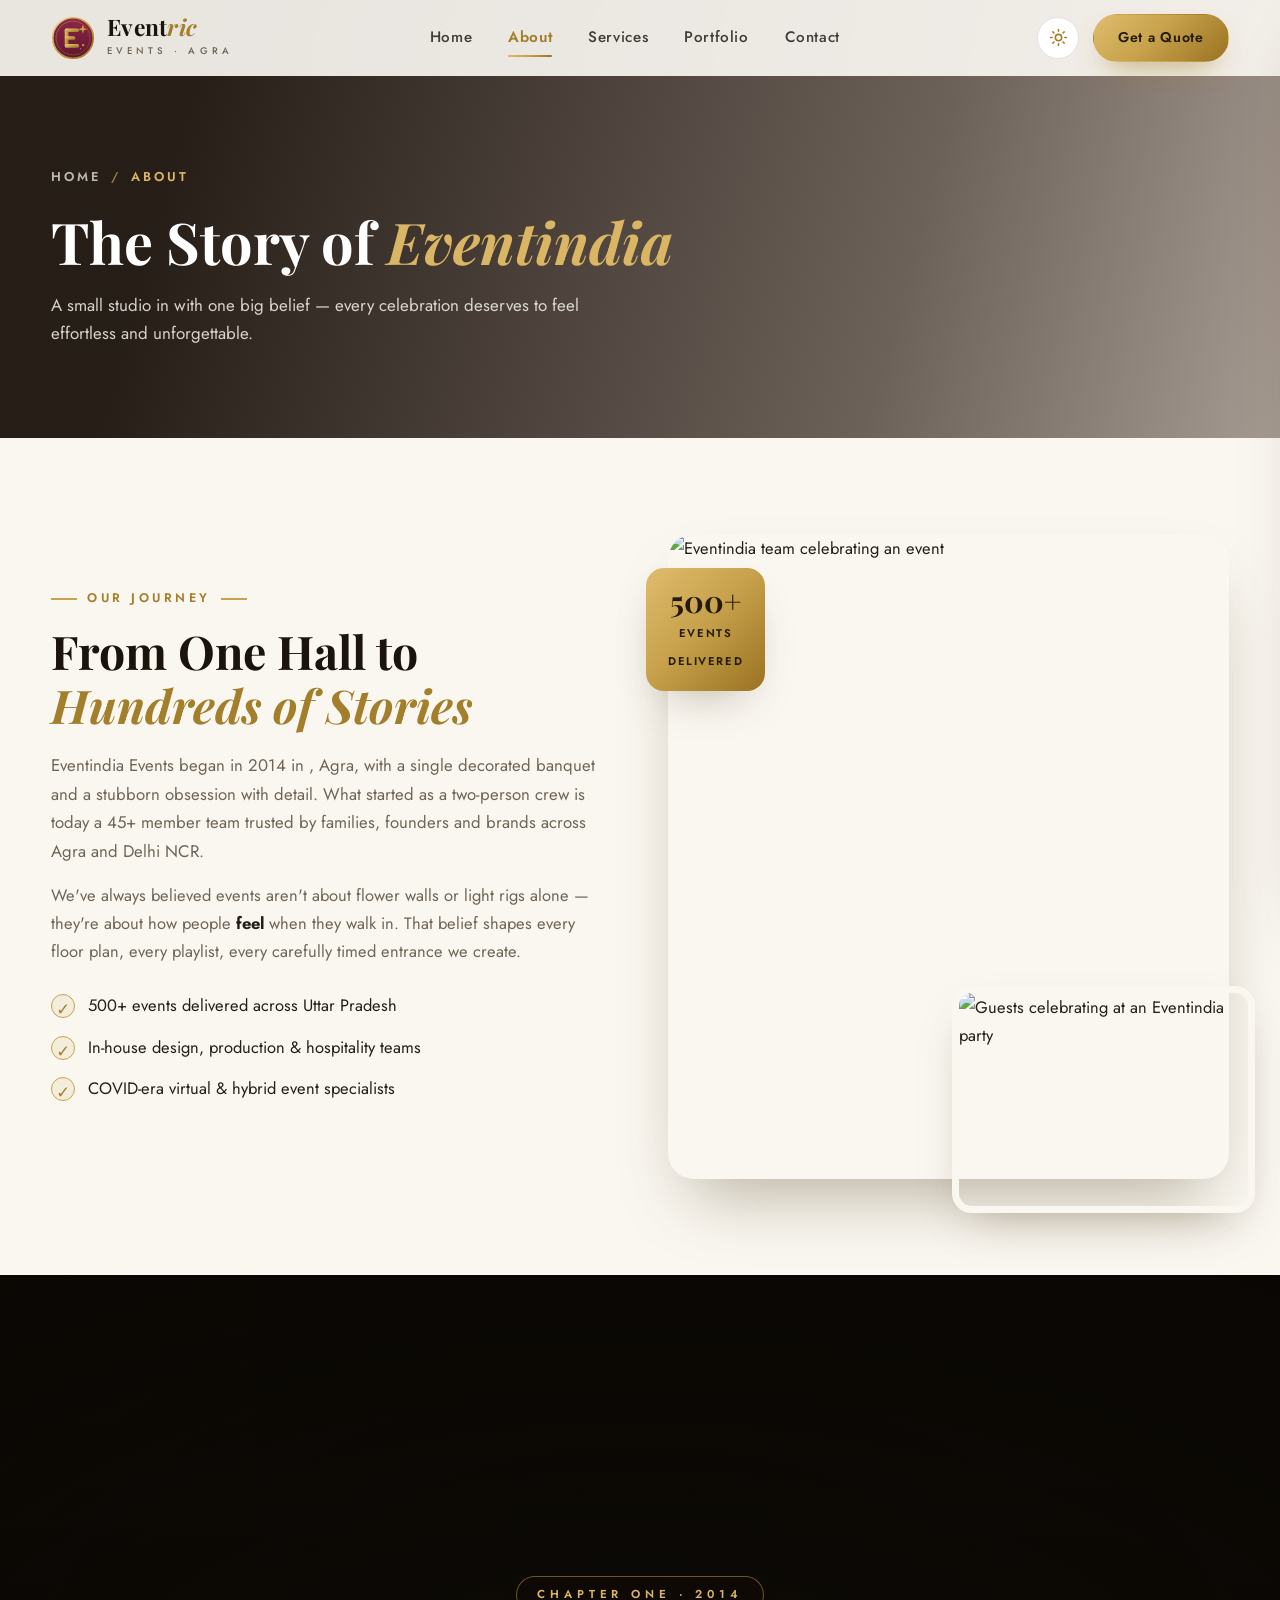
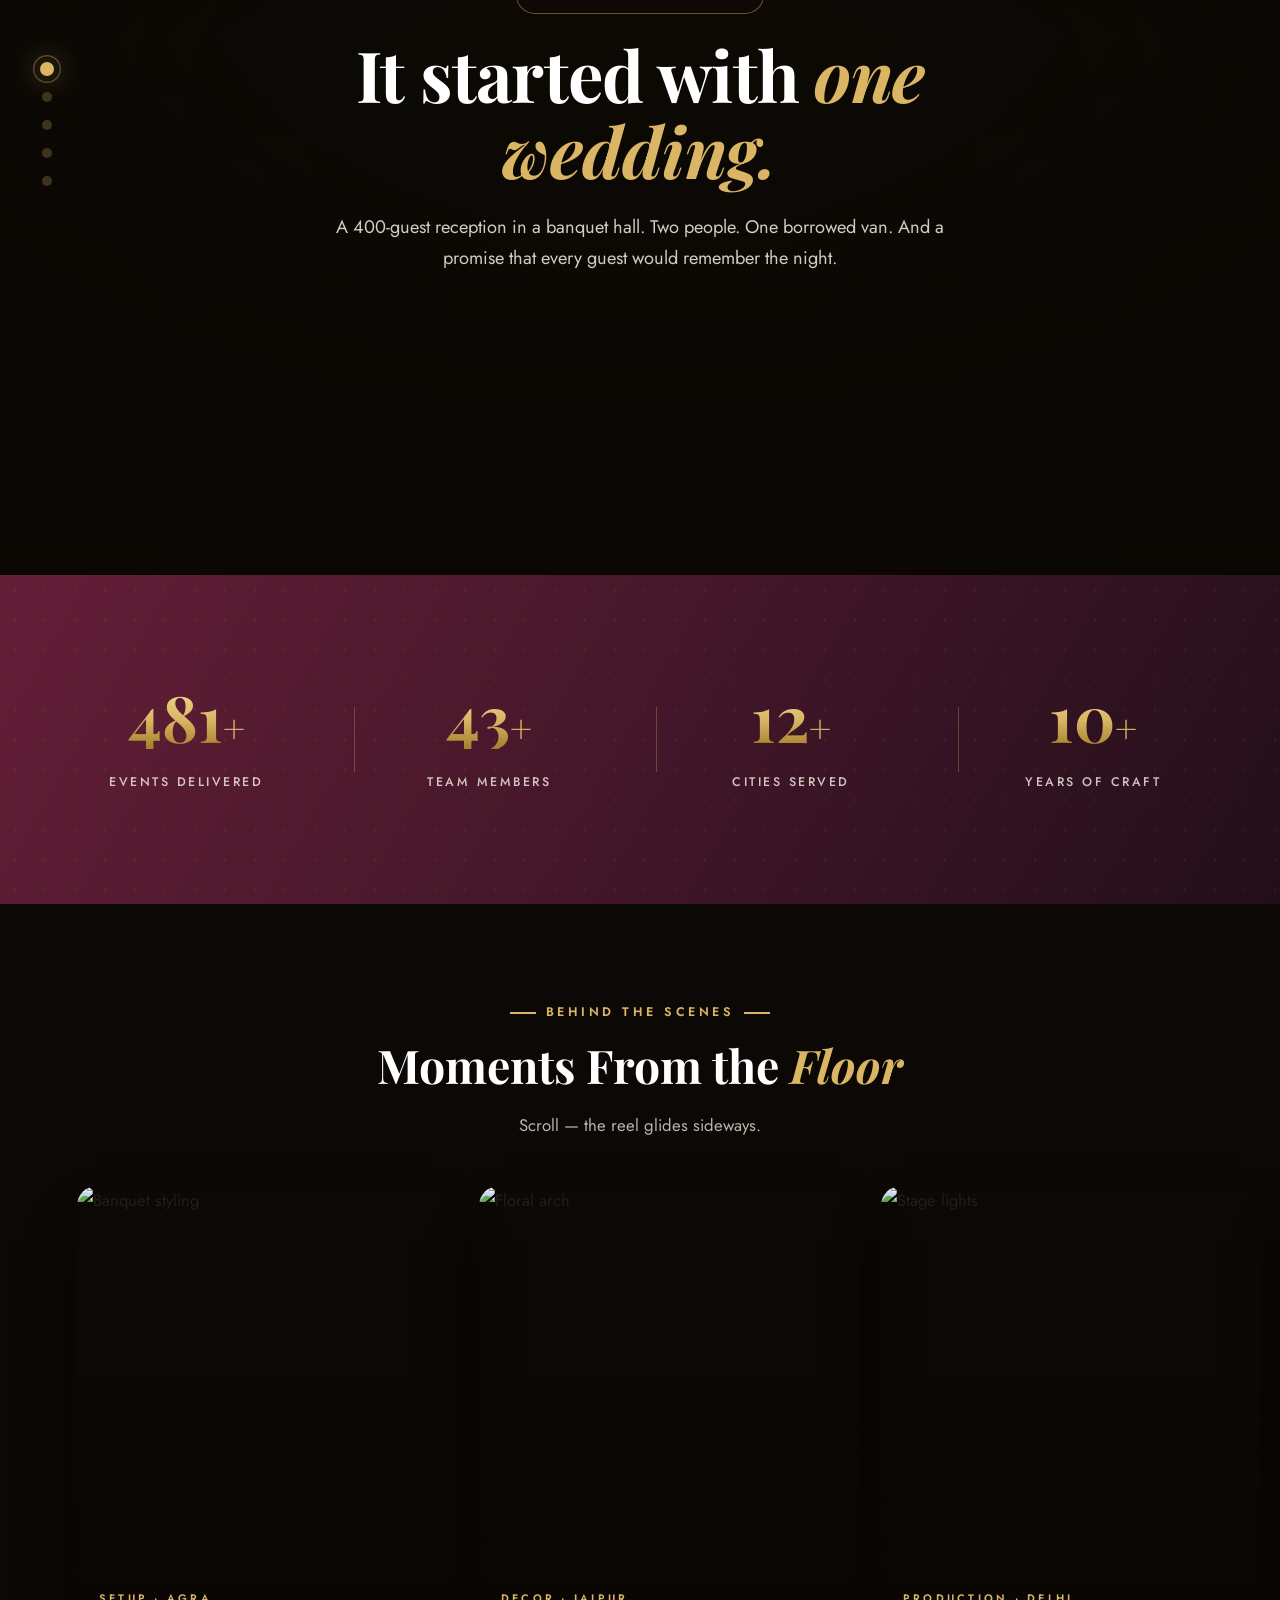
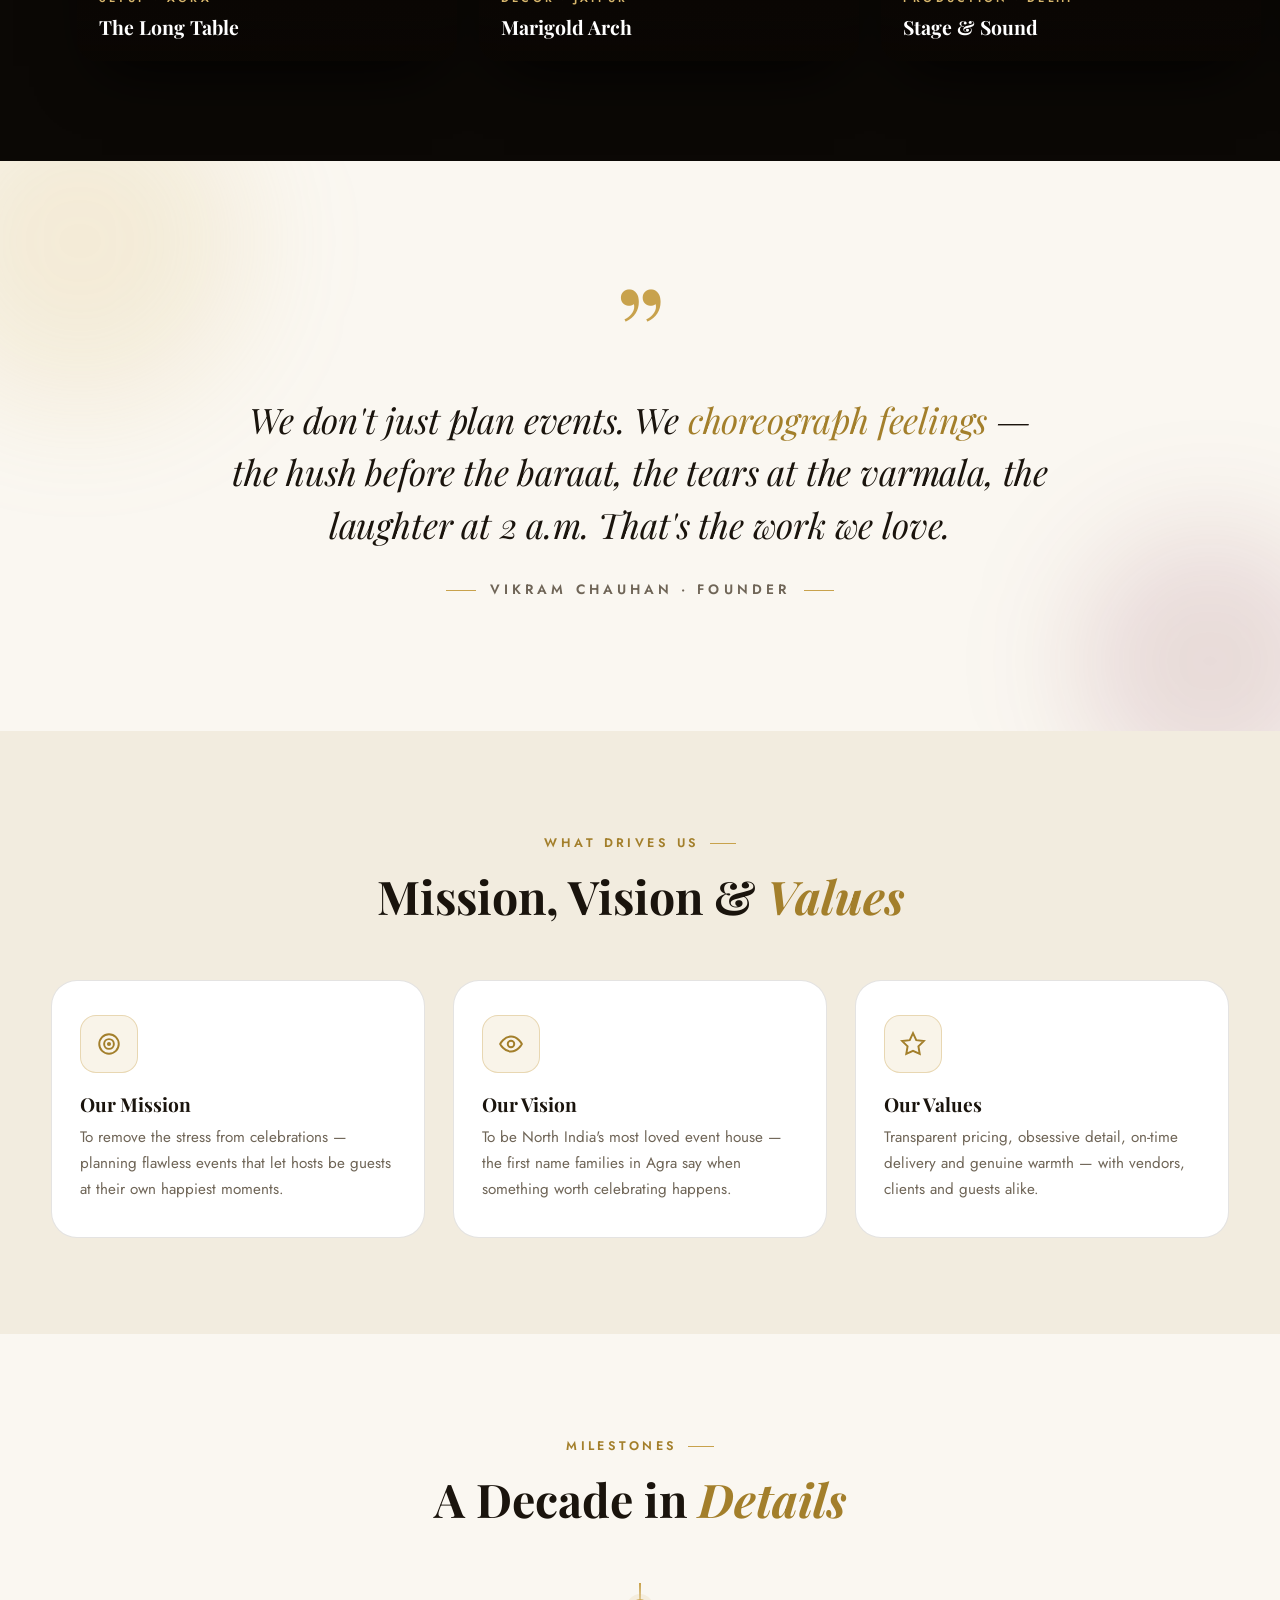
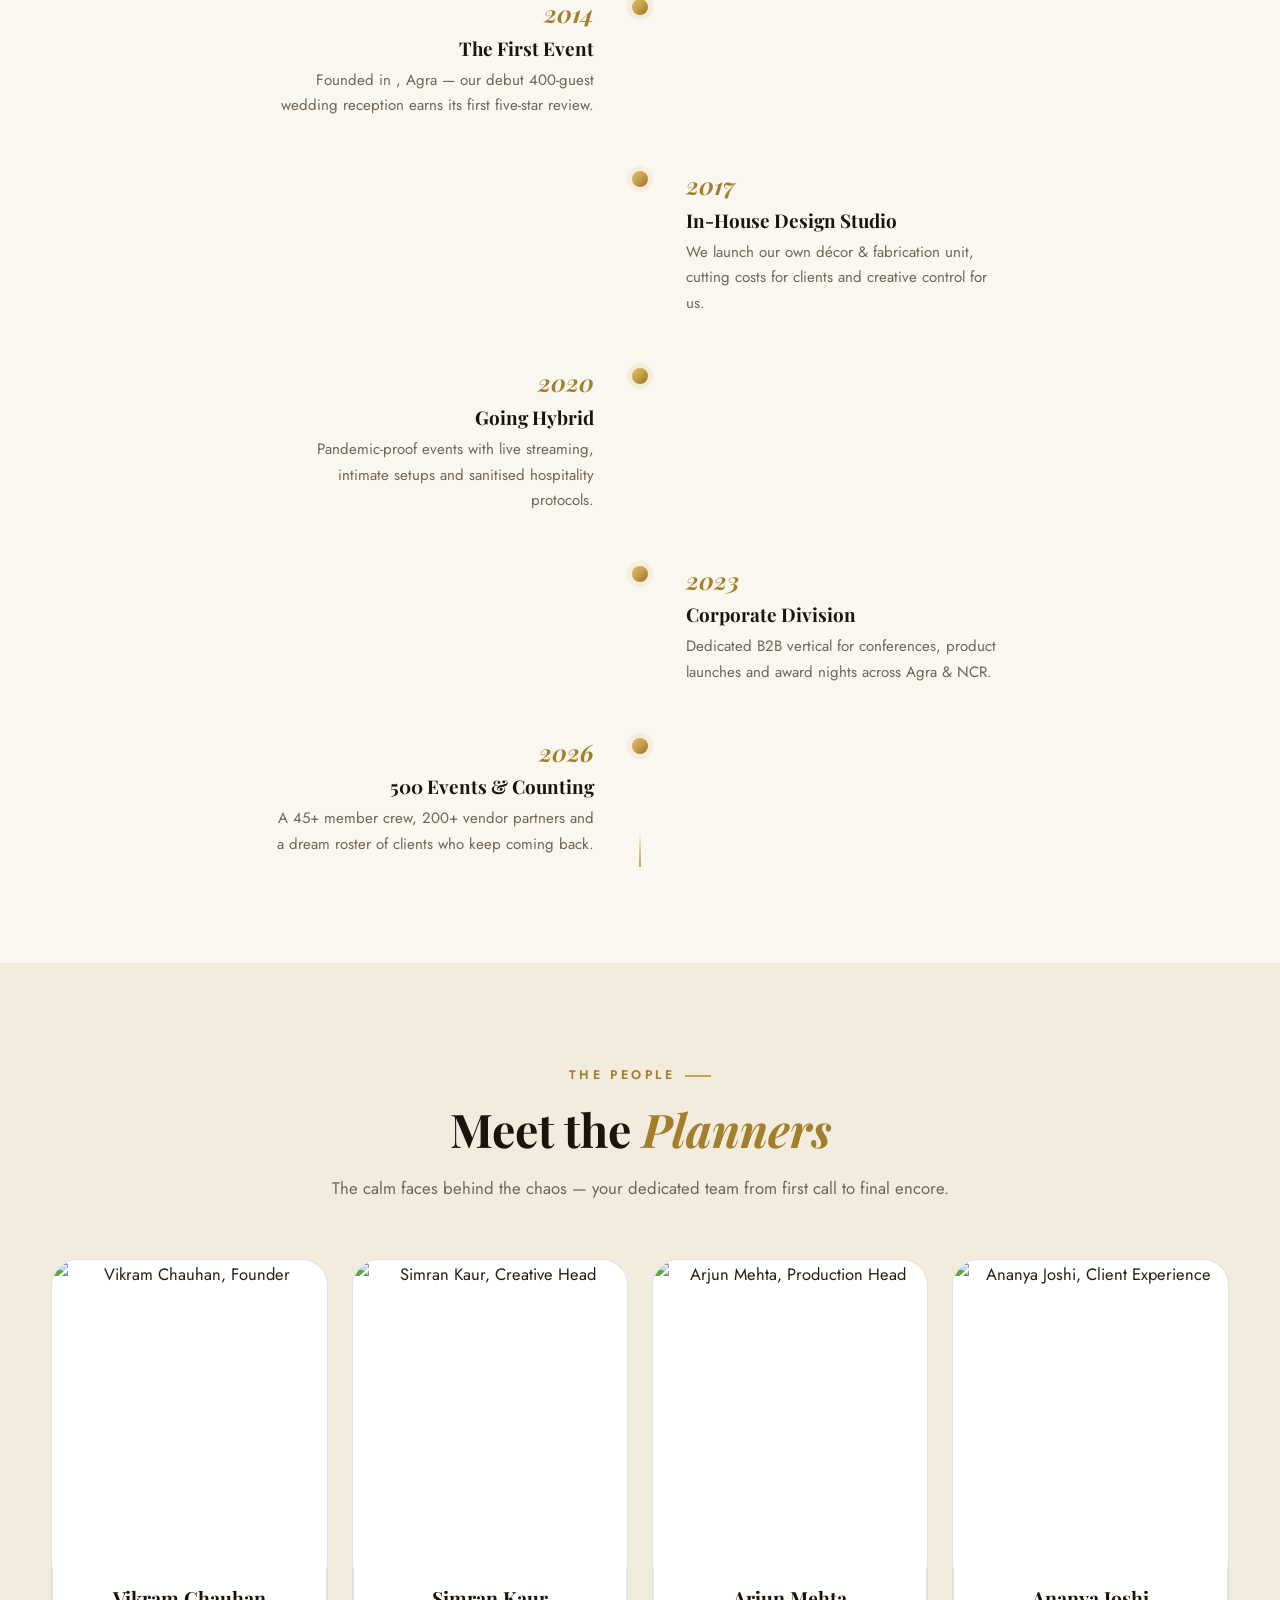
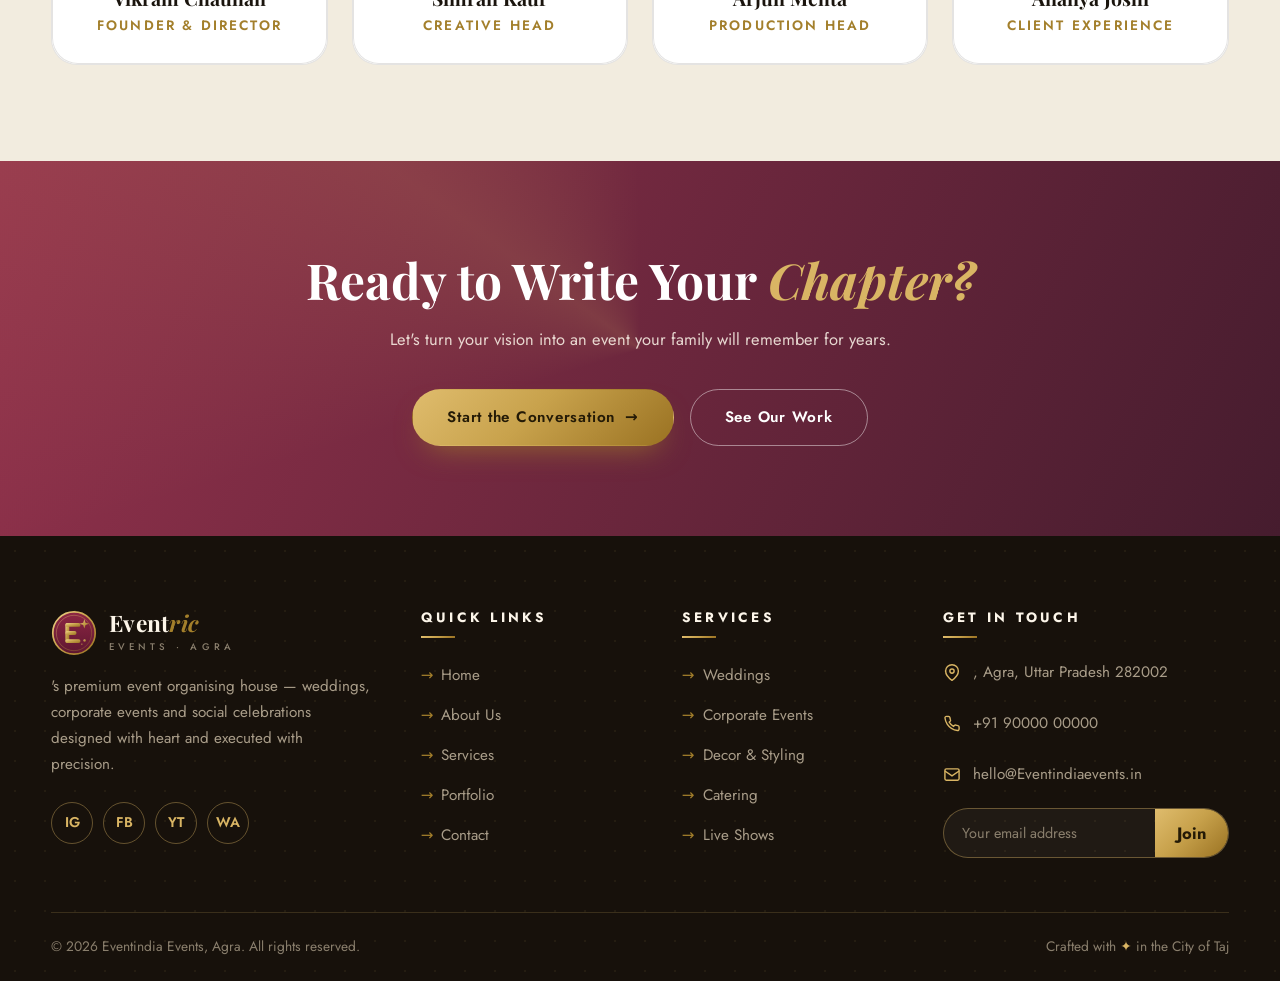
==== commit d83b6864: "don" ====
--- a/about.html
+++ b/about.html
@@ -3,10 +3,10 @@
 <head>
   <meta charset="UTF-8">
   <meta name="viewport" content="width=device-width, initial-scale=1.0">
-  <title>About Us — Eventric Events | Event Organisers in Khandari, Agra</title>
-  <meta name="description" content="Meet Eventric Events — the Khandari Agra team behind 500+ flawless weddings, corporate events and celebrations. Our story, values and people.">
+  <title>About Us — Eventindia Events | Event Organisers in , Agra</title>
+  <meta name="description" content="Meet Eventindia Events — the  Agra team behind 500+ flawless weddings, corporate events and celebrations. Our story, values and people.">
   <link rel="icon" type="image/svg+xml" href="images/favicon.svg">
-  <script>if(localStorage.getItem('eventric-theme')==='dark')document.documentElement.setAttribute('data-theme','dark');</script>
+  <script>if(localStorage.getItem('Eventindia-theme')==='dark')document.documentElement.setAttribute('data-theme','dark');</script>
   <link rel="preconnect" href="https://fonts.googleapis.com">
   <link rel="preconnect" href="https://fonts.gstatic.com" crossorigin>
   <link href="https://fonts.googleapis.com/css2?family=Jost:wght@300;400;500;600;700&family=Playfair+Display:ital,wght@0,500;0,600;0,700;1,500;1,600;1,700&display=swap" rel="stylesheet">
@@ -381,7 +381,7 @@
 
   <div class="preloader" aria-hidden="true">
     <div class="preloader-ring"></div>
-    <div class="preloader-text">Eventric</div>
+    <div class="preloader-text">Eventindia</div>
   </div>
 
   <div class="scroll-progress"></div>
@@ -389,8 +389,8 @@
   <!-- ================= HEADER ================= -->
   <header class="site-header solid">
     <div class="container header-inner">
-      <a href="index.html" class="brand" aria-label="Eventric Events home">
-        <img src="images/logo.svg" alt="Eventric Events logo">
+      <a href="index.html" class="brand" aria-label="Eventindia Events home">
+        <img src="images/logo.svg" alt="Eventindia Events logo">
         <div>
           <div class="brand-name">Event<span>ric</span></div>
           <span class="brand-tag">Events · Agra</span>
@@ -429,8 +429,8 @@
     <div class="page-hero-bg" style="background-image:url('https://images.unsplash.com/photo-1497366216548-37526070297c?auto=format&fit=crop&w=1800&q=75');"></div>
     <div class="container">
       <div class="breadcrumb"><a href="index.html">Home</a><span class="sep">/</span><span>About</span></div>
-      <h1>The Story of <em>Eventric</em></h1>
-      <p>A small studio in Khandari with one big belief — every celebration deserves to feel effortless and unforgettable.</p>
+      <h1>The Story of <em>Eventindia</em></h1>
+      <p>A small studio in  with one big belief — every celebration deserves to feel effortless and unforgettable.</p>
     </div>
   </section>
 
@@ -440,7 +440,7 @@
       <div class="reveal-left">
         <span class="eyebrow">Our Journey</span>
         <h2 class="section-title">From One Hall to <em>Hundreds of Stories</em></h2>
-        <p class="section-sub">Eventric Events began in 2014 in Khandari, Agra, with a single decorated banquet and a stubborn obsession with detail. What started as a two-person crew is today a 45+ member team trusted by families, founders and brands across Agra and Delhi NCR.</p>
+        <p class="section-sub">Eventindia Events began in 2014 in , Agra, with a single decorated banquet and a stubborn obsession with detail. What started as a two-person crew is today a 45+ member team trusted by families, founders and brands across Agra and Delhi NCR.</p>
         <p style="color:var(--muted); margin-top:16px;">We've always believed events aren't about flower walls or light rigs alone — they're about how people <strong style="color:var(--text)">feel</strong> when they walk in. That belief shapes every floor plan, every playlist, every carefully timed entrance we create.</p>
         <ul class="check-list">
           <li><span class="tick">✓</span> 500+ events delivered across Uttar Pradesh</li>
@@ -450,10 +450,10 @@
       </div>
       <div class="about-visual reveal-right">
         <div class="av-main">
-          <img src="https://images.unsplash.com/photo-1478146896981-b80fe463b330?auto=format&fit=crop&w=900&q=75" alt="Eventric team celebrating an event" loading="lazy">
+          <img src="https://images.unsplash.com/photo-1478146896981-b80fe463b330?auto=format&fit=crop&w=900&q=75" alt="Eventindia team celebrating an event" loading="lazy">
         </div>
         <div class="av-float">
-          <img src="https://images.unsplash.com/photo-1519671482749-fd09be7ccebf?auto=format&fit=crop&w=700&q=75" alt="Guests celebrating at an Eventric party" loading="lazy">
+          <img src="https://images.unsplash.com/photo-1519671482749-fd09be7ccebf?auto=format&fit=crop&w=700&q=75" alt="Guests celebrating at an Eventindia party" loading="lazy">
         </div>
         <div class="av-badge"><strong>500+</strong><span>Events<br>Delivered</span></div>
       </div>
@@ -469,7 +469,7 @@
         <div class="cine-content">
           <span class="cine-chapter">Chapter One · 2014</span>
           <h2 class="cine-title">It started with <em>one wedding.</em></h2>
-          <p class="cine-text">A 400-guest reception in a Khandari banquet hall. Two people. One borrowed van. And a promise that every guest would remember the night.</p>
+          <p class="cine-text">A 400-guest reception in a  banquet hall. Two people. One borrowed van. And a promise that every guest would remember the night.</p>
         </div>
       </div>
 
@@ -525,7 +525,7 @@
   </section>
 
   <!-- ================= PARALLAX STATS (NEW) ================= -->
-  <section class="parallax-stats" aria-label="Eventric by the numbers">
+  <section class="parallax-stats" aria-label="Eventindia by the numbers">
     <div class="container">
       <div class="p-stats-grid">
         <div class="p-stat" data-para="0.3">
@@ -578,7 +578,7 @@
       </div>
       <div class="film-frame">
         <img src="https://images.unsplash.com/photo-1530103862676-de8c9debad1d?auto=format&fit=crop&w=800&q=75" alt="Birthday balloons">
-        <div class="film-caption"><span class="fc-tag">Party · Khandari</span><h3>First Birthday</h3></div>
+        <div class="film-caption"><span class="fc-tag">Party · </span><h3>First Birthday</h3></div>
       </div>
       <div class="film-frame">
         <img src="https://images.unsplash.com/photo-1511578314322-379afb476865?auto=format&fit=crop&w=800&q=75" alt="Corporate stage">
@@ -645,7 +645,7 @@
         <div class="t-item reveal-left"><span class="t-dot"></span>
           <div class="t-year">2014</div>
           <h3>The First Event</h3>
-          <p>Founded in Khandari, Agra — our debut 400-guest wedding reception earns its first five-star review.</p>
+          <p>Founded in , Agra — our debut 400-guest wedding reception earns its first five-star review.</p>
         </div>
         <div class="t-item reveal-right"><span class="t-dot"></span>
           <div class="t-year">2017</div>
@@ -731,13 +731,13 @@
       <div class="footer-top">
         <div class="footer-brand">
           <a href="index.html" class="brand">
-            <img src="images/logo.svg" alt="Eventric Events logo" style="width:46px;height:46px;">
+            <img src="images/logo.svg" alt="Eventindia Events logo" style="width:46px;height:46px;">
             <div>
               <div class="brand-name">Event<span>ric</span></div>
               <span class="brand-tag" style="color:#8a7f6d;">Events · Agra</span>
             </div>
           </a>
-          <p>Khandari's premium event organising house — weddings, corporate events and social celebrations designed with heart and executed with precision.</p>
+          <p>'s premium event organising house — weddings, corporate events and social celebrations designed with heart and executed with precision.</p>
           <div class="footer-social">
             <a href="#" aria-label="Instagram">IG</a>
             <a href="#" aria-label="Facebook">FB</a>
@@ -768,9 +768,9 @@
         <div class="footer-col footer-contact-col">
           <h4>Get in Touch</h4>
           <ul class="footer-contact">
-            <li><svg width="17" height="17" viewBox="0 0 24 24" fill="none" stroke="currentColor" stroke-width="2"><path d="M21 10c0 7-9 13-9 13s-9-6-9-13a9 9 0 0 1 18 0Z"/><circle cx="12" cy="10" r="3"/></svg> Khandari, Agra, Uttar Pradesh 282002</li>
+            <li><svg width="17" height="17" viewBox="0 0 24 24" fill="none" stroke="currentColor" stroke-width="2"><path d="M21 10c0 7-9 13-9 13s-9-6-9-13a9 9 0 0 1 18 0Z"/><circle cx="12" cy="10" r="3"/></svg> , Agra, Uttar Pradesh 282002</li>
             <li><svg width="17" height="17" viewBox="0 0 24 24" fill="none" stroke="currentColor" stroke-width="2"><path d="M22 16.9v3a2 2 0 0 1-2.2 2 19.8 19.8 0 0 1-8.6-3.1 19.5 19.5 0 0 1-6-6A19.8 19.8 0 0 1 2.1 4.2 2 2 0 0 1 4.1 2h3a2 2 0 0 1 2 1.7c.1 1 .4 2 .7 2.9a2 2 0 0 1-.4 2.1L8.1 10a16 16 0 0 0 6 6l1.3-1.3a2 2 0 0 1 2.1-.5c.9.4 1.9.6 2.9.8a2 2 0 0 1 1.6 2Z"/></svg> +91 90000 00000</li>
-            <li><svg width="17" height="17" viewBox="0 0 24 24" fill="none" stroke="currentColor" stroke-width="2"><rect x="2" y="4" width="20" height="16" rx="2"/><path d="m22 7-10 7L2 7"/></svg> hello@eventricevents.in</li>
+            <li><svg width="17" height="17" viewBox="0 0 24 24" fill="none" stroke="currentColor" stroke-width="2"><rect x="2" y="4" width="20" height="16" rx="2"/><path d="m22 7-10 7L2 7"/></svg> hello@Eventindiaevents.in</li>
           </ul>
           <form class="newsletter">
             <input type="email" placeholder="Your email address" aria-label="Email for newsletter" required>
@@ -779,7 +779,7 @@
         </div>
       </div>
       <div class="footer-bottom">
-        <span>© <span data-year>2026</span> Eventric Events, Khandari Agra. All rights reserved.</span>
+        <span>© <span data-year>2026</span> Eventindia Events,  Agra. All rights reserved.</span>
         <span>Crafted with <span style="color:#d9b564;">✦</span> in the City of Taj</span>
       </div>
     </div>
@@ -795,7 +795,7 @@
   <script src="https://cdn.jsdelivr.net/npm/gsap@3.12.5/dist/ScrollTrigger.min.js" defer></script>
   <script>
     /* ============================================================
-       EVENTRIC about — inline extras
+       Eventindia about — inline extras
        Does NOT modify js/main.js. Additive only.
        ============================================================ */
     (function () {
